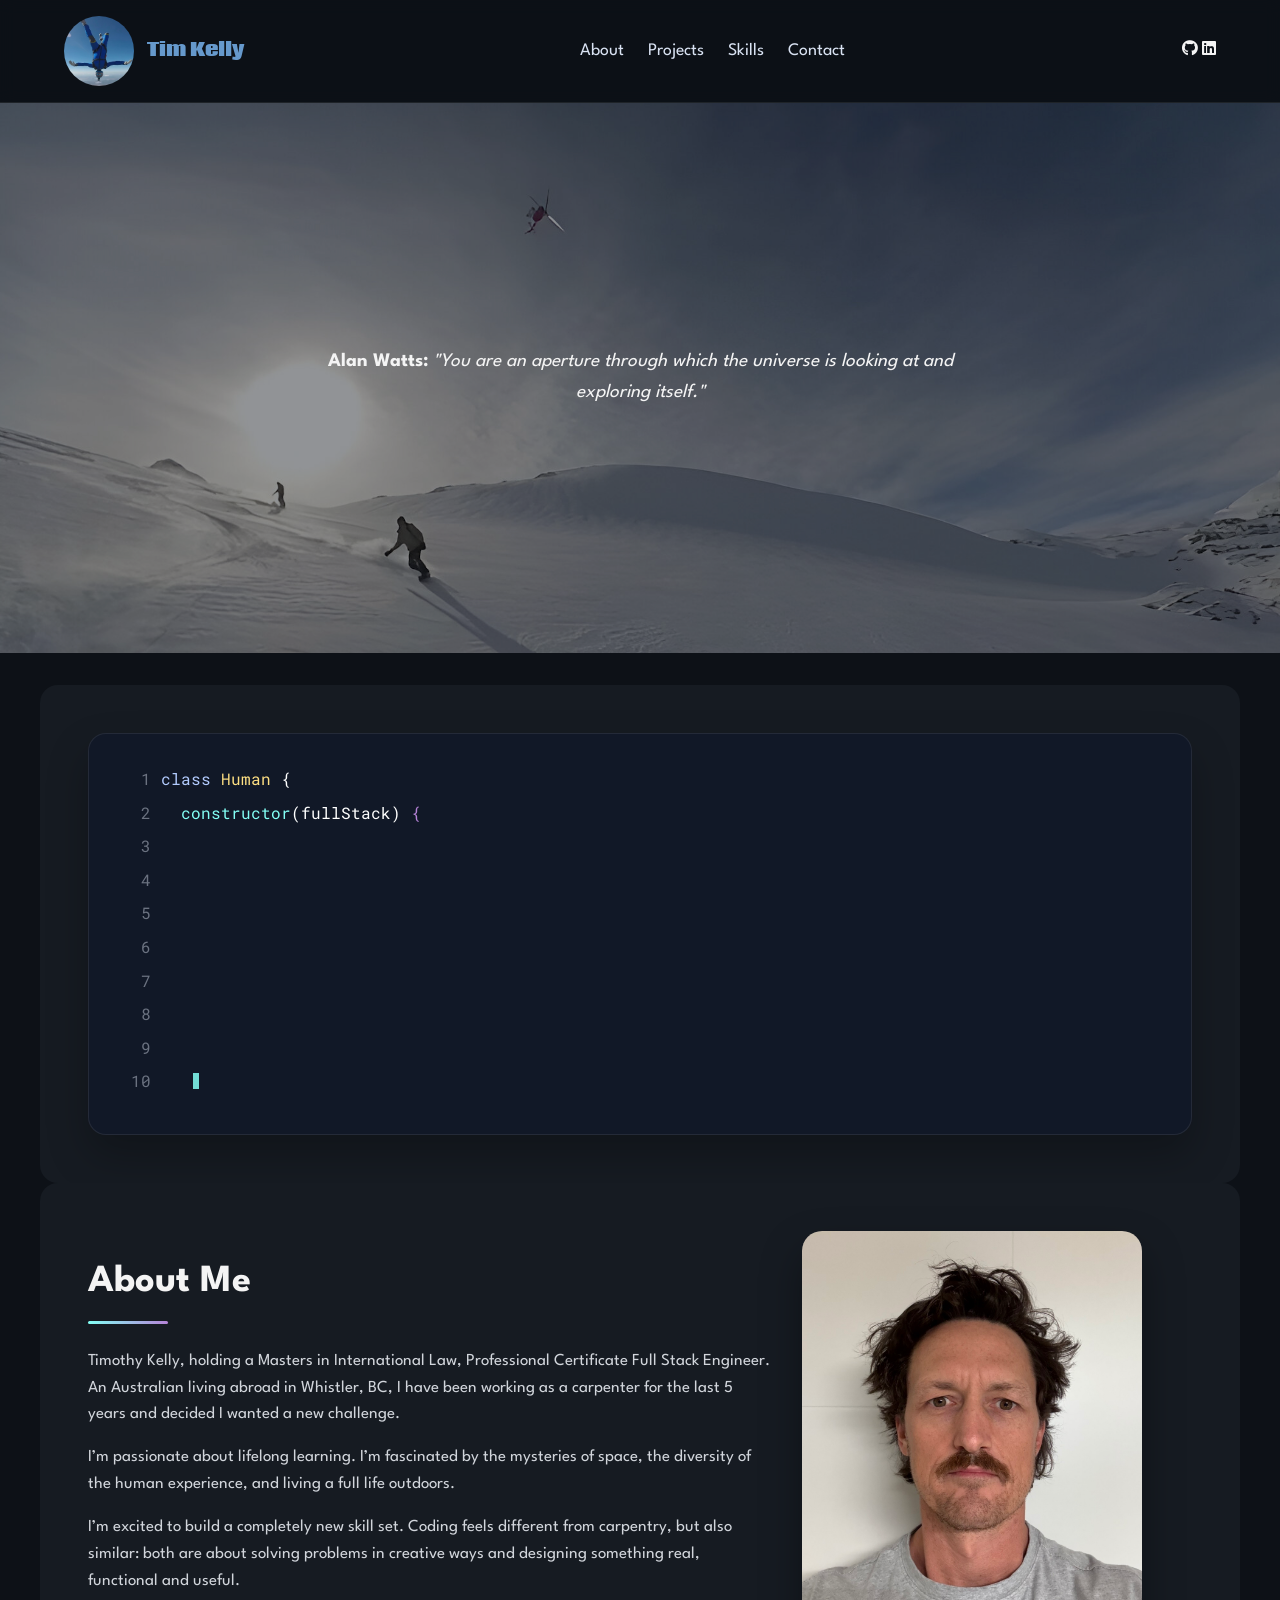
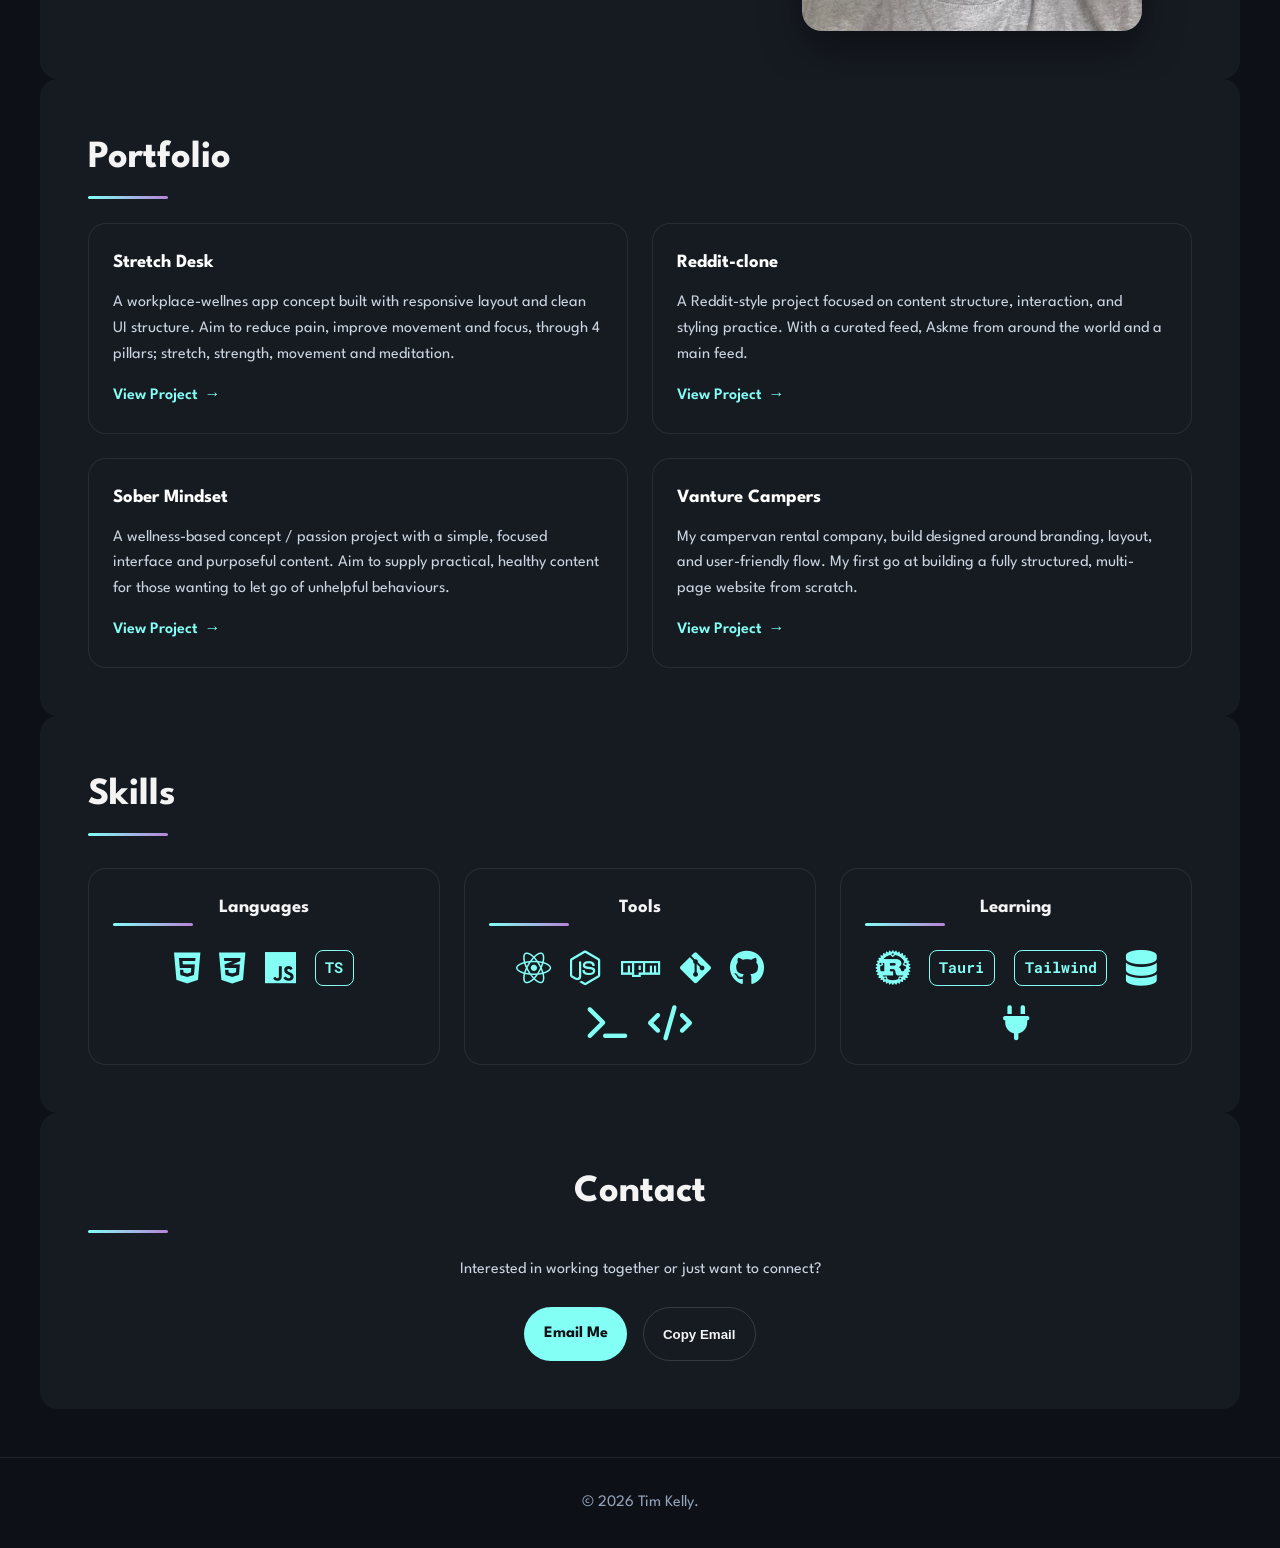
==== index.html @ 14720f16 "name rechange and .gitignore added" ====
<!DOCTYPE html>
<html lang="en">
<head>
  <meta charset="UTF-8" />
  <meta name="viewport" content="width=device-width, initial-scale=1.0" />

  <link rel="stylesheet" href="resources/css/portfolio.css" />
  <link rel="stylesheet" href="https://cdnjs.cloudflare.com/ajax/libs/font-awesome/6.5.0/css/all.min.css" />
  <link rel="preconnect" href="https://fonts.googleapis.com" />
  <link rel="preconnect" href="https://fonts.gstatic.com" crossorigin />
  <link href="https://fonts.googleapis.com/css2?family=Coda:wght@400;800&family=League+Spartan:wght@100..900&family=Roboto+Mono:ital,wght@0,100..700;1,100..700&display=swap" rel="stylesheet" />

  <title>Tim Kelly | Portfolio</title>
</head>
<body>

  <header>
    <nav class="navbar">
      <div class="tklogo">
        <img src="resources/images/tk-fly.jpeg" alt="tksONE logo" width="70" height="70" />
        <h3 class="tklogo-title">Tim Kelly</h3>
      </div>

      <div class="nav-links">
        <ul>
          <li><a href="#about">About</a></li>
          <li><a href="#portfolio">Projects</a></li>
          <li><a href="#skills">Skills</a></li>
          <li><a href="#contact">Contact</a></li>
        </ul>
      </div>

      <div class="nav-socials">
        <a href="https://github.com/teeksONE" target="_blank" rel="noopener noreferrer" aria-label="GitHub">
          <i class="fab fa-github"></i>
        </a>
        <a href="https://linkedin.com/in/yourprofile" target="_blank" rel="noopener noreferrer" aria-label="LinkedIn">
          <i class="fab fa-linkedin"></i>
        </a>
      </div>
    </nav>
  </header>

  <main id="home">

    <section class="inspo-quote">
      <img src="resources/images/moonscape.png" alt="Inspiration quote background" width="100%" height="550" />
      <p>
        <strong>Alan Watts:</strong>
        <i>"You are an aperture through which the universe is looking at and exploring itself."</i>
      </p>
    </section>

    <section class="java-factory fade-up">
      <div class="javaaboutme">

        <p>
          <span class="line-number">1</span>
          <span class="code">
            <span class="code-blue">class</span> <span class="code-yellow">Human</span> <span class="code-white">{</span>
          </span>
        </p>

        <p>
          <span class="line-number">2</span>
          <span class="code indent-1">
            <span class="code-cyan">constructor</span><span class="code-white">(fullStack)</span> <span class="code-purple">{</span>
          </span>
        </p>

        <p>
          <span class="line-number">3</span>
          <span class="code indent-2">
            <span class="code-cyan">_name</span> <span class="code-white">:</span> <span class="code-yellow">'Tim Kelly'</span>,
          </span>
        </p>

        <p>
          <span class="line-number">4</span>
          <span class="code indent-2">
            <span class="code-cyan">_age</span> <span class="code-white">:</span> <span class="code-orange">40</span>,
          </span>
        </p>

        <p>
          <span class="line-number">5</span>
          <span class="code indent-2">
            <span class="code-cyan">_location</span> <span class="code-white">:</span> <span class="code-yellow">'Whistler, BC'</span>,
          </span>
        </p>

        <p>
          <span class="line-number">6</span>
          <span class="code indent-2">
            <span class="code-cyan">_hobbies</span> <span class="code-white">:</span>
            <span class="code-purple">[</span>
            <span class="code-yellow">'Snowboarding', 'Skiing', 'Surfing', 'Photography'</span>
            <span class="code-purple">]</span>,
          </span>
        </p>

        <p>
          <span class="line-number">7</span>
          <span class="code indent-2">
            <span class="code-cyan">_daysUntil100</span> <span class="code-white">:</span> <span id="days-left"></span>,
          </span>
        </p>

        <p>
          <span class="line-number">8</span>
          <span class="code indent-2">
            <span class="code-cyan">_daysCoding</span> <span class="code-white">:</span> <span id="days-coding"></span>
          </span>
        </p>

        <p>
          <span class="line-number">9</span>
          <span class="code indent-1">
            <span class="code-purple">}</span>
          </span>
        </p>

        <p>
          <span class="line-number">10</span>
          <span class="code">
            <span class="code-white">};</span>
          </span>
        </p>

      </div>
    </section>

    <section id="about" class="about-section fade-up">
      <div id="aboutme-container">
        <div class="aboutme">
          <div class="aboutme-text">
            <div class="aboutme-title">
              <h2>About Me</h2>
              <div class="line"></div>
            </div>

            <p class="aboutme-blurb">
              Timothy Kelly, holding a Masters in International Law, Professional Certificate Full Stack Engineer.
              An Australian living abroad in Whistler, BC, I have been working as a carpenter for the last 5 years and decided
              I wanted a new challenge.
            </p>

            <p class="aboutme-blurb">
              I’m passionate about lifelong learning. I’m fascinated by the mysteries of space, the diversity of the human
              experience, and living a full life outdoors.
            </p>

            <p class="aboutme-blurb">
              I’m excited to build a completely new skill set. Coding feels different from carpentry, but also similar:
              both are about solving problems in creative ways and designing something real, functional and useful.
            </p>
          </div>

          <div class="aboutme-image">
            <img src="resources/images/head.jpg" alt="Portrait of Tim Kelly" width="300" height="400" />
          </div>
        </div>
      </div>
    </section>

    <section id="portfolio" class="portfolio-container fade-up">
      <div class="portfolio-title">
        <h2>Portfolio</h2>
        <div class="line"></div>
      </div>

      <div class="portfolio-projects">
        <article class="project-card">
          <h3>Stretch Desk</h3>
          <p>A workplace-wellnes app concept built with responsive layout and clean UI structure. Aim to reduce pain, improve movement
            and focus, through 4 pillars; stretch, strength, movement and meditation.
          </p>
          <a href="https://github.com/teeksONE/stretch-desk" target="_blank" rel="noopener noreferrer">View Project <span class="arrow">&rarr;</span></a>
        </article>

        <article class="project-card">
          <h3>Reddit-clone</h3>
          <p>A Reddit-style project focused on content structure, interaction, and styling practice. With a curated feed,
            Askme from around the world and a main feed.</p>
          <a href="https://github.com/teeksONE/sub-creddit-app" target="_blank" rel="noopener noreferrer">View Project <span class="arrow">&rarr;</span></a>
        </article>

        <article class="project-card">
          <h3>Sober Mindset</h3>
          <p>A wellness-based concept / passion project with a simple, focused interface and purposeful content. Aim to supply practical, healthy content
            for those wanting to let go of unhelpful behaviours.
          </p>
          <a href="https://github.com/teeksONE/Sober-Mindset" target="_blank" rel="noopener noreferrer">View Project <span class="arrow">&rarr;</span></a>
        </article>

        <article class="project-card">
          <h3>Vanture Campers</h3>
          <p>My campervan rental company, build designed around branding, layout, and user-friendly flow. My first go at building
            a fully structured, multi-page website from scratch.
          </p>
          <a href="https://github.com/teeksONE/vanture-campers" target="_blank" rel="noopener noreferrer">View Project <span class="arrow">&rarr;</span></a>
        </article>
      </div>
    </section>

    <section id="skills" class="skills-container fade-up">
      <div class="skills-title">
        <h2>Skills</h2>
        <div class="line"></div>
      </div>

      <div class="skills-grid">
        <div class="skills-box">
          <h3>Languages</h3>
          <div class="line"></div>
          <div class="icon-row">
            <i class="fab fa-html5" title="HTML5"></i>
            <i class="fab fa-css3-alt" title="CSS3"></i>
            <i class="fab fa-js" title="JavaScript"></i>
            <span class="text-badge" title="TypeScript">TS</span>
          </div>
        </div>

        <div class="skills-box">
          <h3>Tools</h3>
          <div class="line"></div>
          <div class="icon-row">
            <i class="fab fa-react" title="React"></i>
            <i class="fab fa-node-js" title="Node.js"></i>
            <i class="fab fa-npm" title="npm"></i>
            <i class="fab fa-git-alt" title="Git"></i>
            <i class="fab fa-github" title="GitHub"></i>
            <i class="fas fa-terminal" title="Terminal"></i>
            <i class="fas fa-code" title="VS Code"></i>
          </div>
        </div>

        <div class="skills-box">
          <h3>Learning</h3>
          <div class="line"></div>
          <div class="icon-row">
            <i class="fab fa-rust" title="Rust"></i>
            <span class="text-badge" title="Tauri">Tauri</span>
            <span class="text-badge" title="Tailwind CSS">Tailwind</span>
            <i class="fas fa-database" title="SQL / Databases"></i>
            <i class="fas fa-plug" title="REST APIs"></i>
          </div>
        </div>
      </div>
    </section>

    <section id="contact" class="contact-section fade-up">
      <h2>Contact</h2>
      <div class="line"></div>
      <p>Interested in working together or just want to connect?</p>
      <div class="contact-buttons">
        <a class="contact-btn" href="mailto:teeksone.bne@gmail.com">Email Me</a>
        <button class="contact-btn secondary" data-copy-email="teeksone.bne@gmail.com">Copy Email</button>
      </div>
    </section>

  </main>

  <footer class="footer">
    <p>© 2026 Tim Kelly.</p>
  </footer>

  <script src="resources/js/portfolio.js"></script>
</body>
</html>
---- resources/css/portfolio.css ----
* {
    box-sizing: border-box;
    margin: 0;
    padding: 0;
  }
  
  html {
    scroll-behavior: smooth;
  }
  
  body {
    background: #0d1117;
    color: #f4f4f4;
    font-family: "League Spartan", sans-serif;
    line-height: 1.6;
  }

  section {
    margin-bottom: 2rem;
  }
  
  img {
    display: block;
    max-width: 100%;
  }
  
  a {
    text-decoration: none;
    color: inherit;
  }
  
  ul {
    list-style: none;
  }
  
  header {
    position: sticky;
    top: 0;
    z-index: 1000;
    background: rgba(13, 17, 23, 0.92);
    backdrop-filter: blur(8px);
    border-bottom: 1px solid rgba(255,255,255,0.08);
  }
  
  .navbar {
    max-width: 1200px;
    margin: 0 auto;
    padding: 1rem 1.5rem;
    display: flex;
    justify-content: space-between;
    align-items: center;
  }
  
  .tklogo {
    display: flex;
    align-items: center;
    gap: 0.8rem;
  }
  
  .tklogo img {
    border-radius: 50%;
    object-fit: cover;
  }
  
  .tklogo-title {
    font-family: "Coda", system-ui;
    color: #69c;
  }
  
  .tklogo-left {
    color: #b3ccff;
    font-size: 1.3rem;
  }
  
  .nav-links ul {
    display: flex;
    gap: 1.5rem;
  }
  
  .nav-links a {
    color: #d9e2f2;
    transition: color 0.25s ease;
    font-size: 1.1rem;
  }
  
  .nav-links a:hover,
  .nav-links a.active {
    color: #83fff5;
  }
  
  .inspo-quote {
    position:  relative;
    text-align: center;
  }
  
  .inspo-quote img {
    object-fit: cover;
    opacity: 0.55;
  }
  
  .inspo-quote p {
    position: absolute;
    top: 50%;
    left: 50%;
    transform: translate(-50%, -50%);
    font-size: 1.2rem;
  }
  
  .java-factory,
  .about-section,
  .portfolio-container,
  .skills-container,
  .contact-section {
    max-width: 1200px;
    margin: 0 auto;
    background: #161b22;
    border-radius: 18px;
    padding: 3rem 3rem;
  }
  
  .javaaboutme {
    font-family: "Roboto Mono", monospace;
    background: #111827;
    border: 1px solid rgba(255,255,255,0.08);
    border-radius: 18px;
    padding: 2rem;
    box-shadow: 0 20px 40px rgba(0,0,0,0.25);
    overflow-x: auto;
  }
  
  .javaaboutme p {
    display: grid;
    grid-template-columns: 40px 1fr;
    align-items: start;
    user-select: none;
    margin-bottom: 0.5rem;
  }
  
  .line-number {
    color: #6b7280;
    text-align: right;
    padding-right: 10px;
    user-select: none;
  }

  .code {
    display: block;
  }

  .indent-1 {
    padding-left: 20px;
  }

  .indent-2 {
    padding-left: 40px;
  }
  
  .code-blue { color: #b3ccff; }
  .code-cyan { color: #83fff5; }
  .code-orange { color: #ff8973; }
  .code-yellow { color: #ffe083; }
  .code-purple { color: #b583d7; }
  .code-white { color: #ffffff; }

  .tw-char {
    opacity: 0;
  }

  .tw-char.tw-visible {
    opacity: 1;
    transition: opacity 0.05s ease-in;
  }

  .tw-cursor {
    display: inline-block;
    width: 0.55ch;
    height: 1em;
    margin-left: 2px;
    vertical-align: -2px;
    background: #83fff5;
    opacity: 0.85;
  }

  .tw-cursor.tw-blink {
    animation: tw-blink 1s step-end infinite;
  }

  @keyframes tw-blink {
    0%, 50% { opacity: 0.85; }
    50.01%, 100% { opacity: 0; }
  }
  
  .aboutme {
    display: grid;
    grid-template-columns: 1.4fr 0.8fr;
    gap: 2rem;
    align-items: center;
  }
  
  .aboutme-title h2,
  .portfolio-title h2,
  .skills-title h2,
  .contact-section h2 {
    font-size: 2.4rem;
    margin-bottom: 0.5rem;
  }
  
  .aboutme-blurb {
    margin-bottom: 1rem;
    color: #d1d5db;
    font-size: 1.05rem;
  }
  
  .aboutme-image img {
    border-radius: 20px;
    object-fit: cover;
    width: 100%;
    max-width: 340px;
    box-shadow: 0 20px 40px rgba(0,0,0,0.35);
  }
  
  .line {
    width: 80px;
    height: 3px;
    background: linear-gradient(to right, #83fff5, #b583d7);
    border-radius: 999px;
    margin-bottom: 1.5rem;
  }
  
  .portfolio-projects {
    display: grid;
    grid-template-columns: repeat(2, 1fr);
    gap: 1.5rem;
  }
  
  .project-card {
    position: relative;
    background: #161b22;
    border: 1px solid rgba(255,255,255,0.08);
    border-radius: 18px;
    padding: 1.5rem;
    transition: transform 0.3s ease, border-color 0.3s ease, box-shadow 0.3s ease, background 0.3s ease;
  }

  .project-card::before {
    content: "";
    position: absolute;
    inset: 0;
    border-radius: 18px;
    padding: 1px;
    background: linear-gradient(135deg, #83fff5, #b583d7);
    -webkit-mask: linear-gradient(#000 0 0) content-box, linear-gradient(#000 0 0);
    -webkit-mask-composite: xor;
            mask-composite: exclude;
    opacity: 0;
    transition: opacity 0.3s ease;
    pointer-events: none;
  }

  .project-card:hover {
    transform: translateY(-6px);
    border-color: transparent;
    background: #1a212c;
    box-shadow: 0 18px 40px rgba(131, 255, 245, 0.18), 0 6px 16px rgba(181, 131, 215, 0.12);
  }

  .project-card:hover::before {
    opacity: 1;
  }

  .project-card h3 {
    margin-bottom: 0.75rem;
    color: #ffffff;
    transition: color 0.3s ease;
  }

  .project-card:hover h3 {
    color: #83fff5;
  }

  .project-card p {
    color: #cbd5e1;
    margin-bottom: 1rem;
  }

  .project-card a {
    color: #83fff5;
    font-weight: 600;
    display: inline-flex;
    align-items: center;
    gap: 0.4rem;
  }

  .project-card a .arrow {
    display: inline-block;
    transition: transform 0.3s ease;
  }

  .project-card:hover a .arrow {
    transform: translateX(6px);
  }
  
  .skills-grid {
    display: grid;
    grid-template-columns: repeat(3, 1fr);
    gap: 1.5rem;
    margin-top: 2rem;
  }
  
  .skills-box {
    background: #161b22;
    border: 1px solid rgba(255,255,255,0.08);
    border-radius: 18px;
    padding: 1.5rem;
    text-align: center;
  }
  
  .icon-row {
    display: flex;
    justify-content: center;
    flex-wrap: wrap;
    gap: 1.2rem;
    margin-top: 1rem;
  }
  
  .icon-row i {
    font-size: 2.2rem;
    color: #83fff5;
    transition: transform 0.2s ease, color 0.2s ease;
  }

  .icon-row i:hover {
    transform: scale(1.12);
    color: #ffe083;
  }

  .text-badge {
    display: inline-flex;
    align-items: center;
    justify-content: center;
    min-width: 2.4rem;
    height: 2.2rem;
    padding: 0 0.6rem;
    border: 1.5px solid #83fff5;
    border-radius: 8px;
    color: #83fff5;
    font-family: "Roboto Mono", monospace;
    font-size: 0.95rem;
    font-weight: 700;
    line-height: 1;
    transition: transform 0.2s ease, color 0.2s ease, border-color 0.2s ease;
    cursor: default;
  }

  .text-badge:hover {
    transform: scale(1.12);
    color: #ffe083;
    border-color: #ffe083;
  }
  
  .contact-section {
    text-align: center;
  }
  
  .contact-section p {
    color: #cbd5e1;
    margin-bottom: 1.5rem;
  }
  
  .contact-buttons {
    display: flex;
    justify-content: center;
    gap: 1rem;
    flex-wrap: wrap;
  }
  
  .contact-btn {
    padding: 0.9rem 1.2rem;
    border-radius: 999px;
    background: #83fff5;
    color: #0d1117;
    font-weight: 700;
    border: none;
    cursor: pointer;
  }
  
  .contact-btn.secondary {
    background: transparent;
    color: #f4f4f4;
    border: 1px solid rgba(255,255,255,0.14);
    transition: background 0.2s ease, color 0.2s ease, border-color 0.2s ease;
  }

  .contact-btn.copied {
    background: #83fff5;
    color: #0d1117;
    border-color: #83fff5;
  }
  
  .footer {
    text-align: center;
    padding: 2rem 1rem;
    color: #94a3b8;
    border-top: 1px solid rgba(255,255,255,0.08);
    margin-top: 3rem;
  }
  
  .fade-up {
    opacity: 1;
    transform: none;
  }

  .fade-up.animate {
    opacity: 0;
    transform: translateY(24px)
  }
  
  .fade-up.animate.visible {
    opacity: 1;
    transform: translateY(0);
    transition: opacity 0.7s ease, transform 0.7s ease;
  }
  
  @media (max-width: 900px) {
    .aboutme,
    .portfolio-projects,
    .skills-grid {
      grid-template-columns: 1fr;
    }
  
    .navbar {
      flex-direction: column;
      gap: 1rem;
    }
  
    .nav-links ul {
      flex-wrap: wrap;
      justify-content: center;
    }
  
    .inspo-quote p {
      margin-top: -3.5rem;
    }
  }
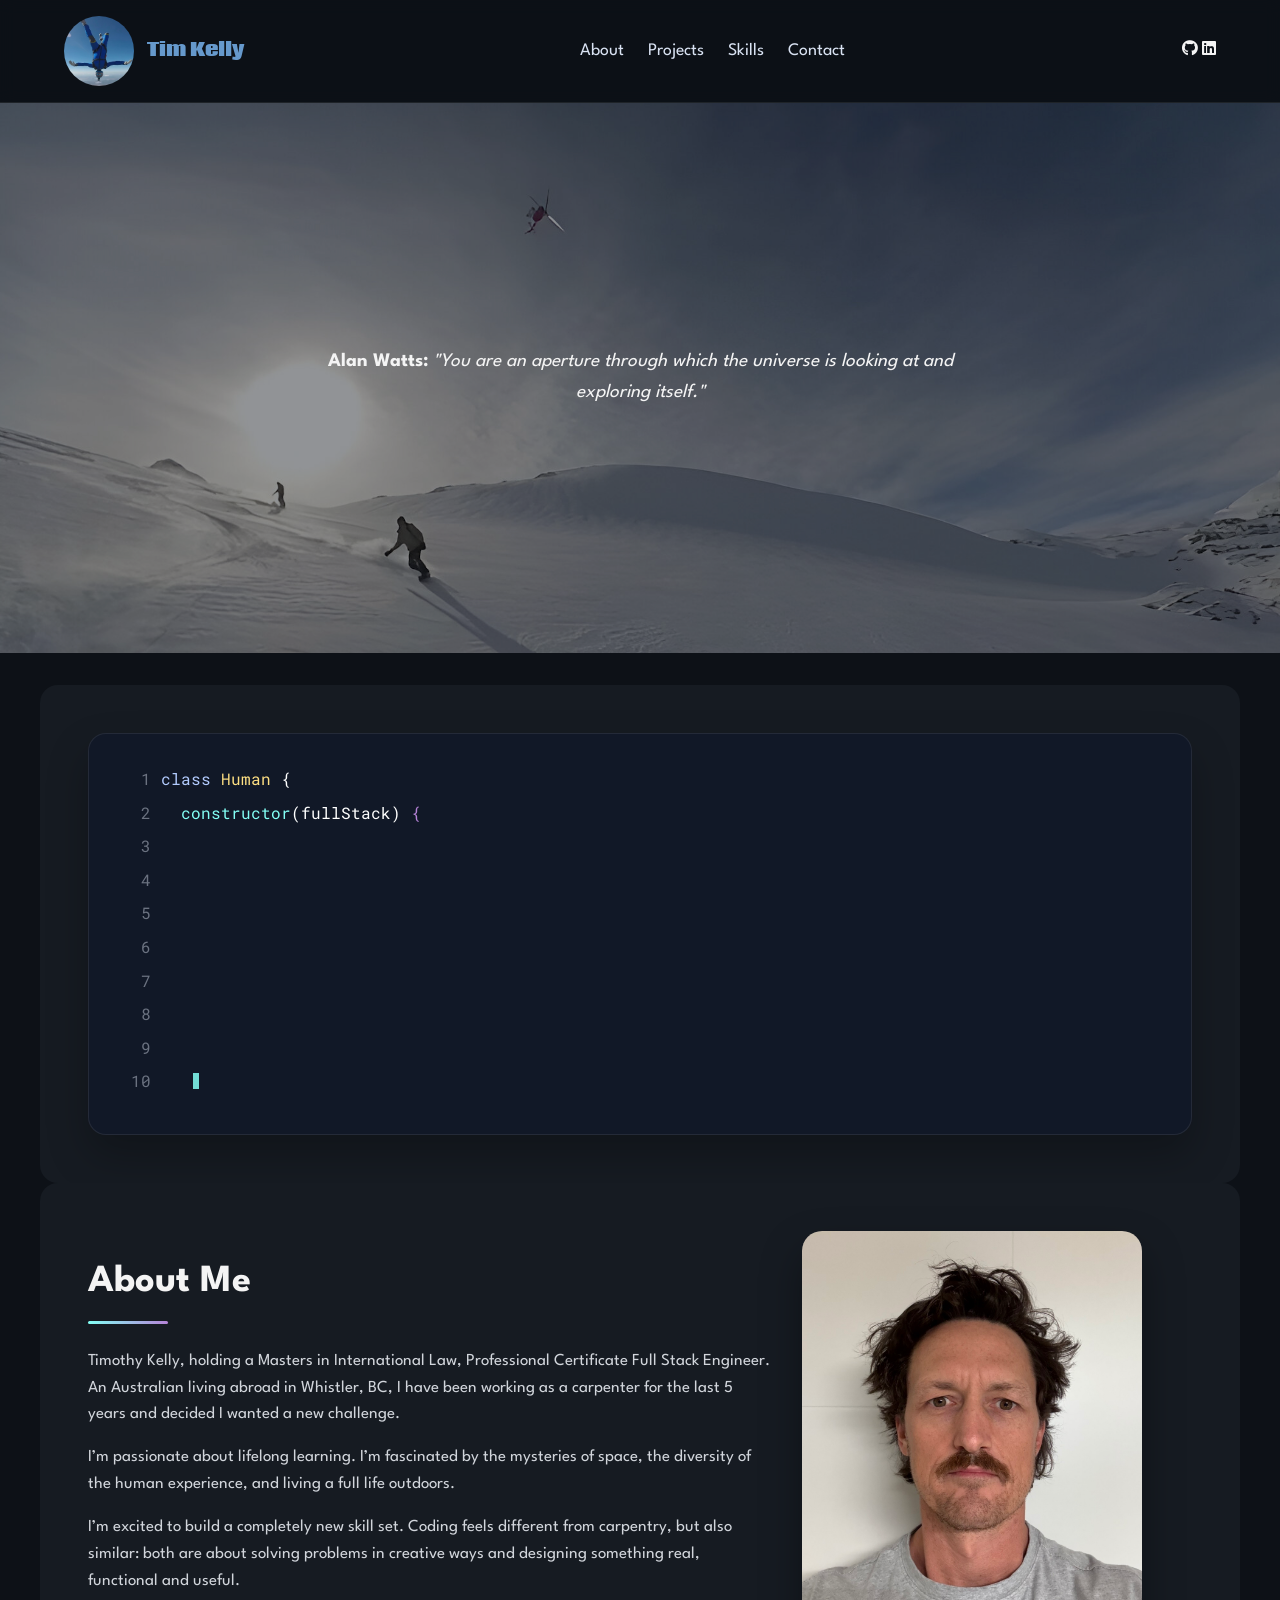
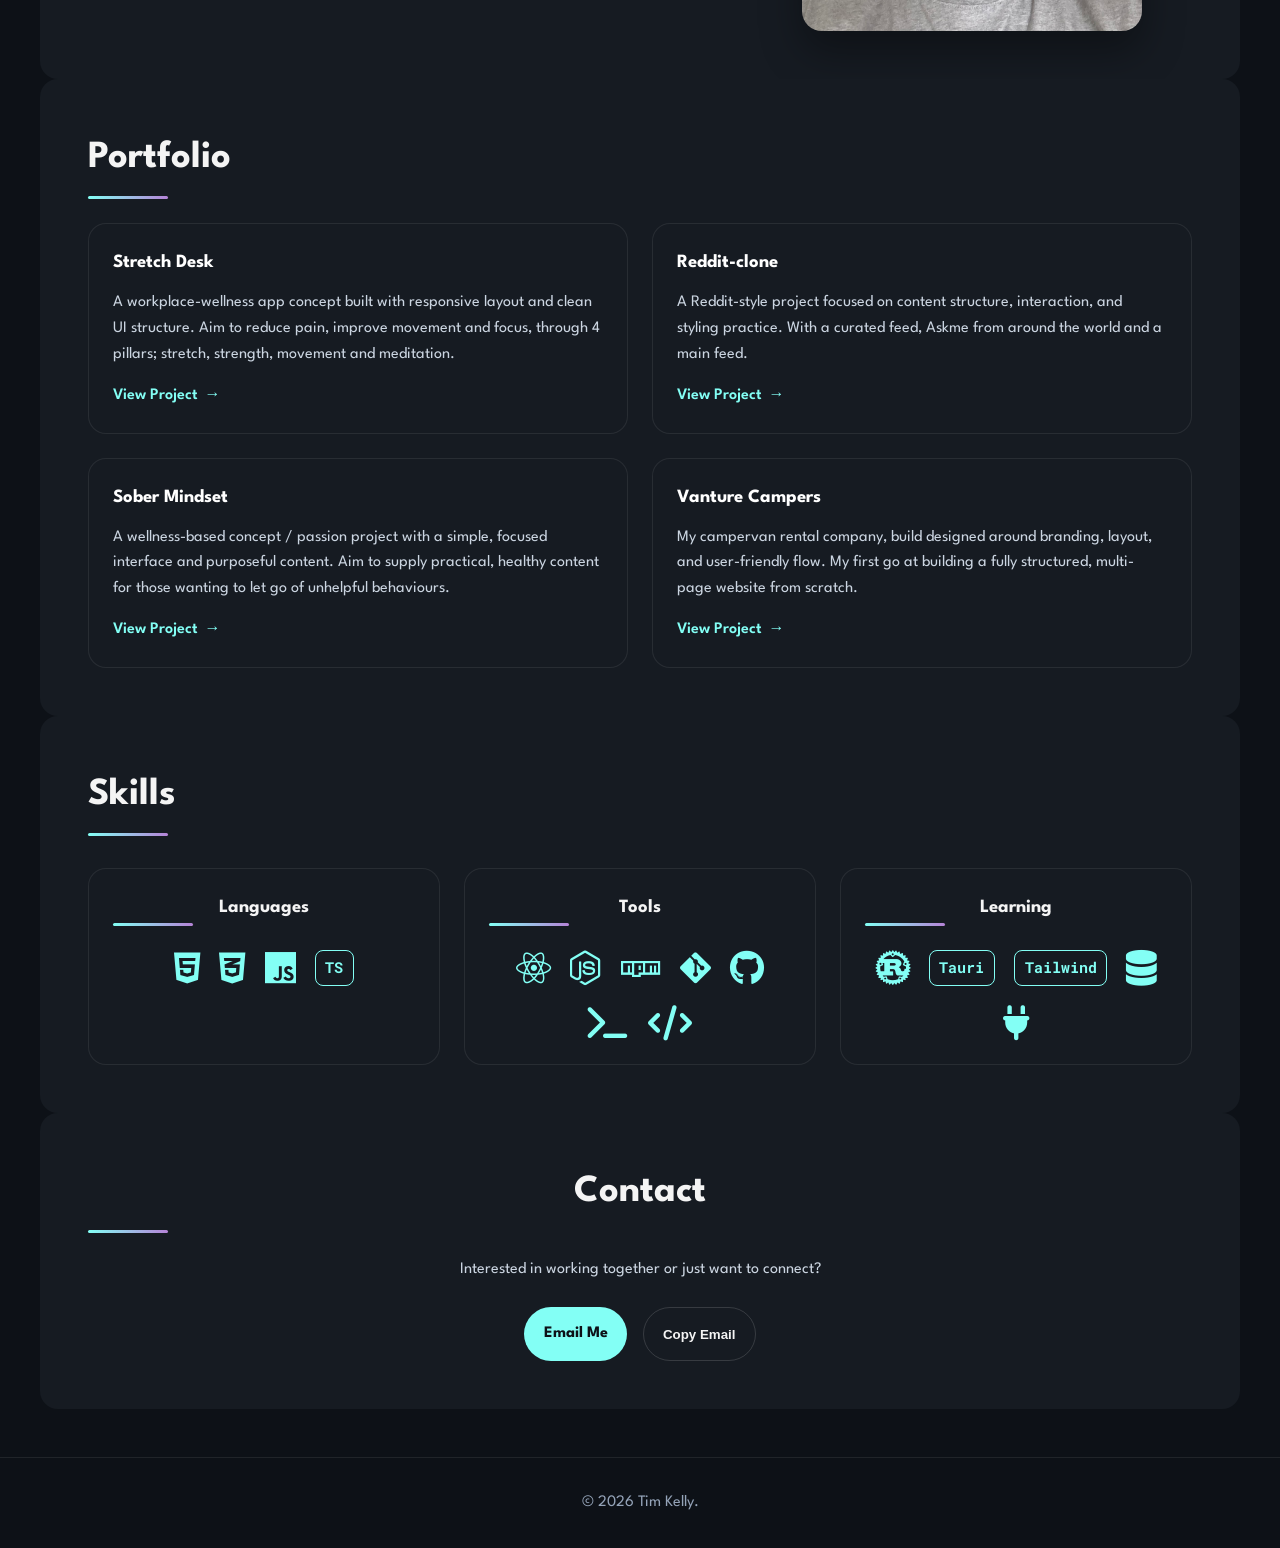
==== commit 43aabb52: "submit changes" ====
--- a/index.html
+++ b/index.html
@@ -11,6 +11,17 @@
   <link href="https://fonts.googleapis.com/css2?family=Coda:wght@400;800&family=League+Spartan:wght@100..900&family=Roboto+Mono:ital,wght@0,100..700;1,100..700&display=swap" rel="stylesheet" />
 
   <title>Tim Kelly | Portfolio</title>
+
+<meta name="description" content="Tim Kelly — Australian full-stack developer based in Whistler, BC. Building React, TypeScript and Tauri projects. Carpenter turned coder." />
+
+<meta property="og:title" content="Tim Kelly | Portfolio" />
+<meta property="og:description" content="Australian full-stack developer based in Whistler, BC. Building React, TypeScript and Tauri projects." />
+<meta property="og:image" content="https://teeksone.github.io/Portfolio-Project/resources/images/head.jpg" />
+<meta property="og:url" content="https://teeksone.github.io/Portfolio-Project/" />
+<meta property="og:type" content="website" />
+<meta name="twitter:card" content="summary_large_image" />
+<link rel="icon" type="image/jpeg" href="resources/images/tk-fly.jpeg" />
+
 </head>
 <body>
 
@@ -34,7 +45,7 @@
         <a href="https://github.com/teeksONE" target="_blank" rel="noopener noreferrer" aria-label="GitHub">
           <i class="fab fa-github"></i>
         </a>
-        <a href="https://linkedin.com/in/yourprofile" target="_blank" rel="noopener noreferrer" aria-label="LinkedIn">
+        <a href="https://www.linkedin.com/in/tim-kelly-299476282/" target="_blank" rel="noopener noreferrer" aria-label="LinkedIn">
           <i class="fab fa-linkedin"></i>
         </a>
       </div>
@@ -71,45 +82,45 @@
         <p>
           <span class="line-number">3</span>
           <span class="code indent-2">
-            <span class="code-cyan">_name</span> <span class="code-white">:</span> <span class="code-yellow">'Tim Kelly'</span>,
+            <span class="code-cyan">_name</span> <span class="code-white">=</span> <span class="code-yellow">'Tim Kelly'</span>;
           </span>
         </p>
 
         <p>
           <span class="line-number">4</span>
           <span class="code indent-2">
-            <span class="code-cyan">_age</span> <span class="code-white">:</span> <span class="code-orange">40</span>,
+            <span class="code-cyan">_age</span> <span class="code-white">=</span> <span class="code-orange">40</span>;
           </span>
         </p>
 
         <p>
           <span class="line-number">5</span>
           <span class="code indent-2">
-            <span class="code-cyan">_location</span> <span class="code-white">:</span> <span class="code-yellow">'Whistler, BC'</span>,
+            <span class="code-cyan">_location</span> <span class="code-white">=</span> <span class="code-yellow">'Whistler, BC'</span>;
           </span>
         </p>
 
         <p>
           <span class="line-number">6</span>
           <span class="code indent-2">
-            <span class="code-cyan">_hobbies</span> <span class="code-white">:</span>
+            <span class="code-cyan">_hobbies</span> <span class="code-white">=</span>
             <span class="code-purple">[</span>
             <span class="code-yellow">'Snowboarding', 'Skiing', 'Surfing', 'Photography'</span>
-            <span class="code-purple">]</span>,
+            <span class="code-purple">]</span>;
           </span>
         </p>
 
         <p>
           <span class="line-number">7</span>
           <span class="code indent-2">
-            <span class="code-cyan">_daysUntil100</span> <span class="code-white">:</span> <span id="days-left"></span>,
+            <span class="code-cyan">_daysUntil100</span> <span class="code-white">=</span> <span id="days-left"></span>;
           </span>
         </p>
 
         <p>
           <span class="line-number">8</span>
           <span class="code indent-2">
-            <span class="code-cyan">_daysCoding</span> <span class="code-white">:</span> <span id="days-coding"></span>
+            <span class="code-cyan">_daysCoding</span> <span class="code-white">=</span> <span id="days-coding"></span>;
           </span>
         </p>
 
@@ -172,7 +183,7 @@
       <div class="portfolio-projects">
         <article class="project-card">
           <h3>Stretch Desk</h3>
-          <p>A workplace-wellnes app concept built with responsive layout and clean UI structure. Aim to reduce pain, improve movement
+          <p>A workplace-wellness app concept built with responsive layout and clean UI structure. Aim to reduce pain, improve movement
             and focus, through 4 pillars; stretch, strength, movement and meditation.
           </p>
           <a href="https://github.com/teeksONE/stretch-desk" target="_blank" rel="noopener noreferrer">View Project <span class="arrow">&rarr;</span></a>
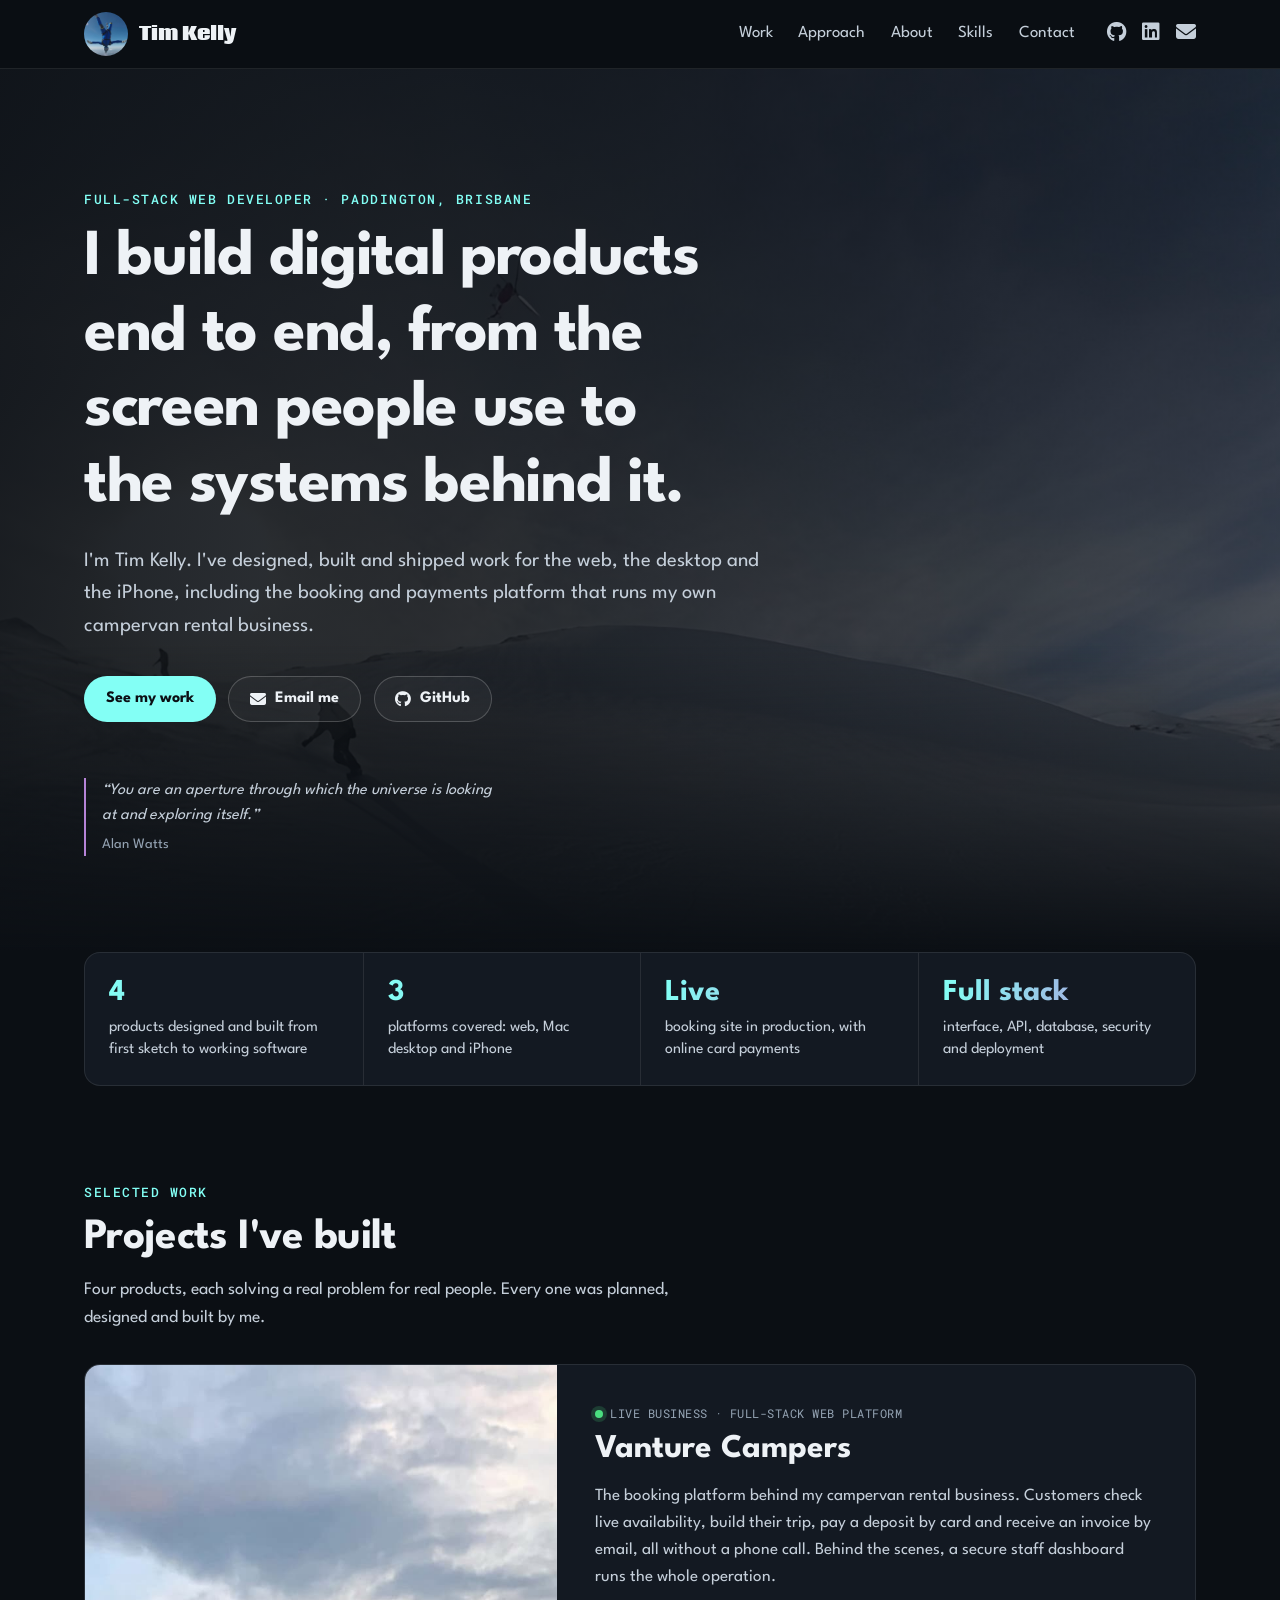
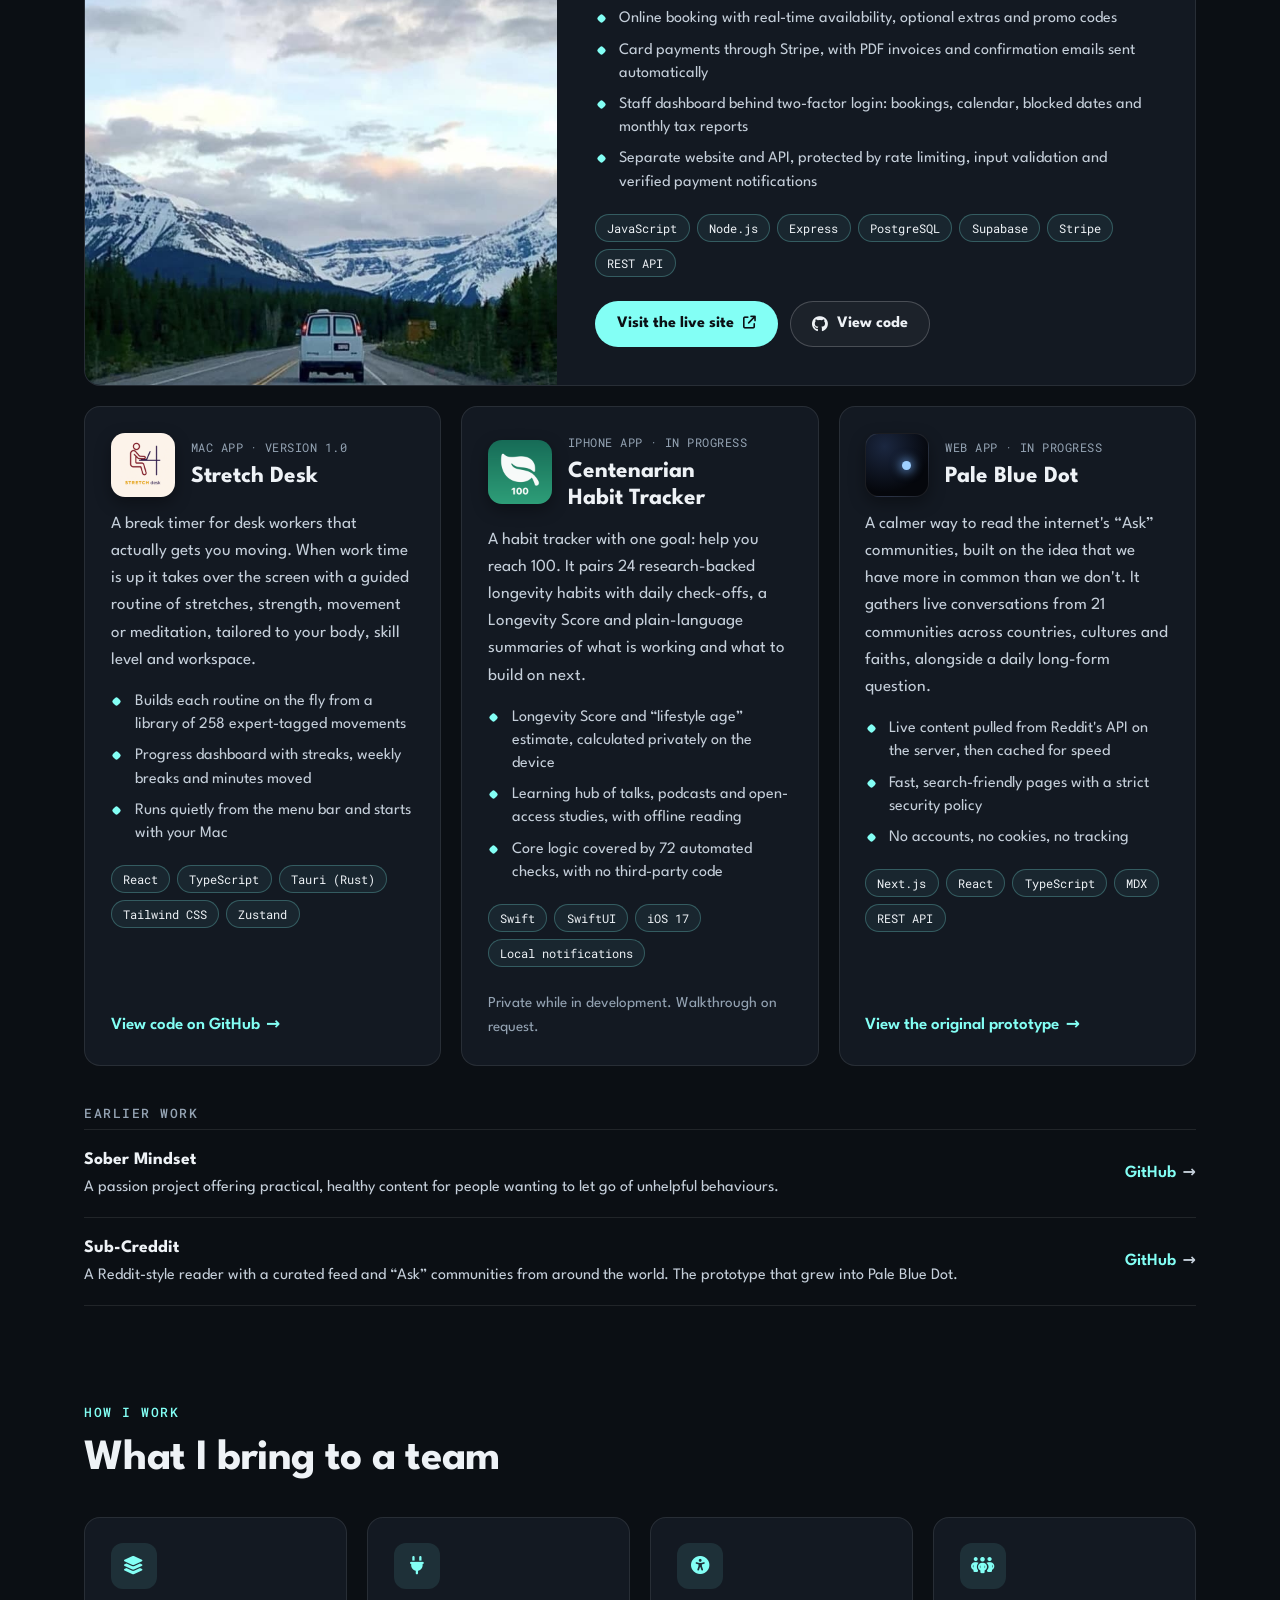
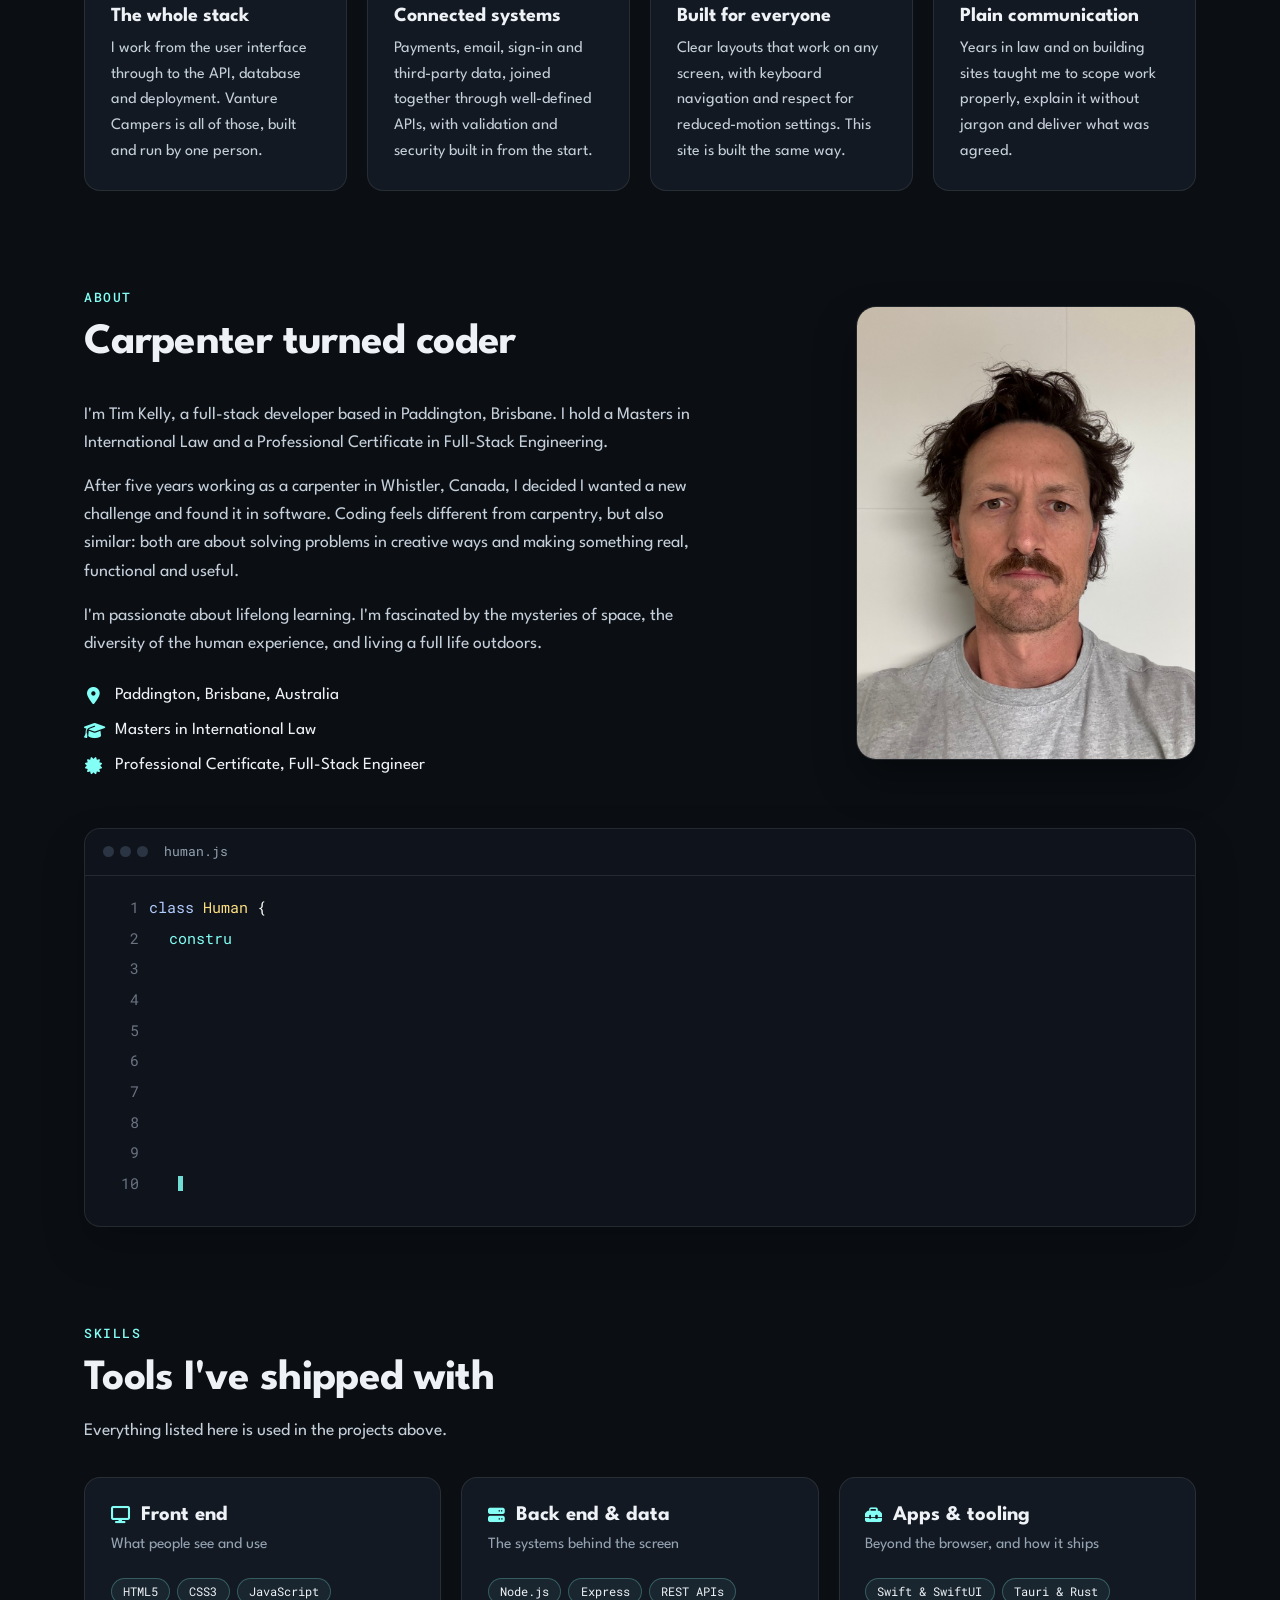
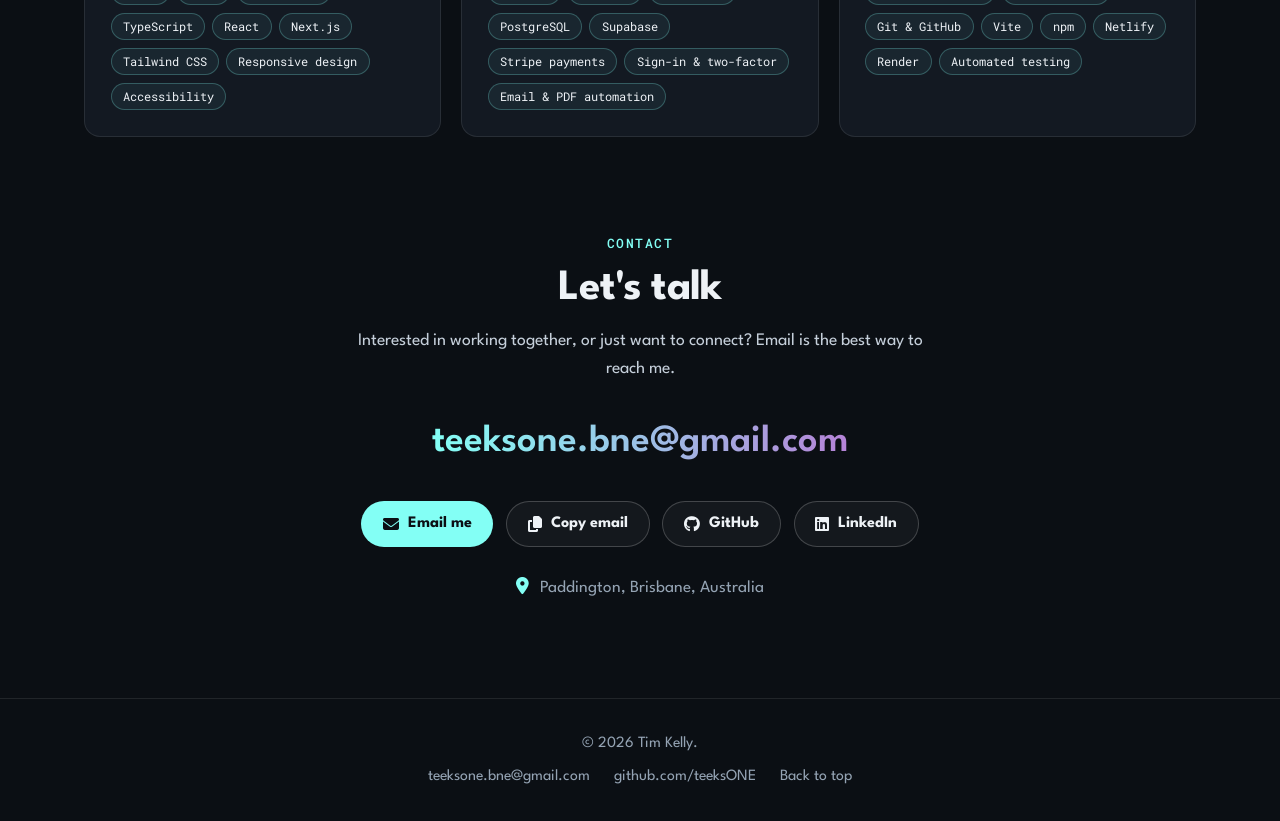
==== commit b09b25c9: "Redesign portfolio around featured projects Lead with Vanture Campers, Stretch Desk, Centenarian Hab" ====
--- a/index.html
+++ b/index.html
@@ -4,276 +4,506 @@
   <meta charset="UTF-8" />
   <meta name="viewport" content="width=device-width, initial-scale=1.0" />
 
-  <link rel="stylesheet" href="resources/css/portfolio.css" />
-  <link rel="stylesheet" href="https://cdnjs.cloudflare.com/ajax/libs/font-awesome/6.5.0/css/all.min.css" />
+  <title>Tim Kelly | Full-Stack Web Developer</title>
+  <meta name="description" content="Tim Kelly is a full-stack web developer based in Paddington, Brisbane. He builds web, desktop and mobile products end to end, from the interface to the API and database behind it." />
+
+  <meta property="og:title" content="Tim Kelly | Full-Stack Web Developer" />
+  <meta property="og:description" content="Full-stack web developer based in Paddington, Brisbane. Web, desktop and mobile products built end to end." />
+  <meta property="og:image" content="https://teeksone.github.io/Portfolio-Project/resources/images/head.jpg" />
+  <meta property="og:url" content="https://teeksone.github.io/Portfolio-Project/" />
+  <meta property="og:type" content="website" />
+  <meta name="twitter:card" content="summary_large_image" />
+  <meta name="theme-color" content="#0b0f14" />
+  <link rel="icon" type="image/jpeg" href="resources/images/tk-fly.jpeg" />
+
   <link rel="preconnect" href="https://fonts.googleapis.com" />
   <link rel="preconnect" href="https://fonts.gstatic.com" crossorigin />
   <link href="https://fonts.googleapis.com/css2?family=Coda:wght@400;800&family=League+Spartan:wght@100..900&family=Roboto+Mono:ital,wght@0,100..700;1,100..700&display=swap" rel="stylesheet" />
-
-  <title>Tim Kelly | Portfolio</title>
-
-<meta name="description" content="Tim Kelly — Australian full-stack developer based in Whistler, BC. Building React, TypeScript and Tauri projects. Carpenter turned coder." />
-
-<meta property="og:title" content="Tim Kelly | Portfolio" />
-<meta property="og:description" content="Australian full-stack developer based in Whistler, BC. Building React, TypeScript and Tauri projects." />
-<meta property="og:image" content="https://teeksone.github.io/Portfolio-Project/resources/images/head.jpg" />
-<meta property="og:url" content="https://teeksone.github.io/Portfolio-Project/" />
-<meta property="og:type" content="website" />
-<meta name="twitter:card" content="summary_large_image" />
-<link rel="icon" type="image/jpeg" href="resources/images/tk-fly.jpeg" />
-
+  <link rel="stylesheet" href="https://cdnjs.cloudflare.com/ajax/libs/font-awesome/6.5.0/css/all.min.css" />
+  <link rel="stylesheet" href="resources/css/portfolio.css" />
 </head>
 <body>
 
-  <header>
-    <nav class="navbar">
-      <div class="tklogo">
-        <img src="resources/images/tk-fly.jpeg" alt="tksONE logo" width="70" height="70" />
-        <h3 class="tklogo-title">Tim Kelly</h3>
-      </div>
-
-      <div class="nav-links">
-        <ul>
+  <a class="skip-link" href="#main">Skip to main content</a>
+
+  <header class="site-header">
+    <nav class="navbar" aria-label="Main">
+      <a class="tklogo" href="#top" aria-label="Tim Kelly, back to top">
+        <img src="resources/images/tk-fly.jpeg" alt="" width="44" height="44" />
+        <span class="tklogo-title">Tim Kelly</span>
+      </a>
+
+      <button class="nav-toggle" type="button" aria-expanded="false" aria-controls="nav-menu" aria-label="Open menu">
+        <i class="fas fa-bars" aria-hidden="true"></i>
+      </button>
+
+      <div class="nav-menu" id="nav-menu">
+        <ul class="nav-links">
+          <li><a href="#work">Work</a></li>
+          <li><a href="#approach">Approach</a></li>
           <li><a href="#about">About</a></li>
-          <li><a href="#portfolio">Projects</a></li>
           <li><a href="#skills">Skills</a></li>
           <li><a href="#contact">Contact</a></li>
         </ul>
-      </div>
-
-      <div class="nav-socials">
-        <a href="https://github.com/teeksONE" target="_blank" rel="noopener noreferrer" aria-label="GitHub">
-          <i class="fab fa-github"></i>
-        </a>
-        <a href="https://www.linkedin.com/in/tim-kelly-299476282/" target="_blank" rel="noopener noreferrer" aria-label="LinkedIn">
-          <i class="fab fa-linkedin"></i>
-        </a>
+
+        <div class="nav-socials">
+          <a href="https://github.com/teeksONE" target="_blank" rel="noopener noreferrer" aria-label="Tim Kelly on GitHub">
+            <i class="fab fa-github" aria-hidden="true"></i>
+          </a>
+          <a href="https://www.linkedin.com/in/tim-kelly-299476282/" target="_blank" rel="noopener noreferrer" aria-label="Tim Kelly on LinkedIn">
+            <i class="fab fa-linkedin" aria-hidden="true"></i>
+          </a>
+          <a href="mailto:teeksone.bne@gmail.com" aria-label="Email Tim Kelly">
+            <i class="fas fa-envelope" aria-hidden="true"></i>
+          </a>
+        </div>
       </div>
     </nav>
   </header>
 
-  <main id="home">
-
-    <section class="inspo-quote">
-      <img src="resources/images/moonscape.png" alt="Inspiration quote background" width="100%" height="550" />
-      <p>
-        <strong>Alan Watts:</strong>
-        <i>"You are an aperture through which the universe is looking at and exploring itself."</i>
-      </p>
-    </section>
-
-    <section class="java-factory fade-up">
-      <div class="javaaboutme">
-
-        <p>
-          <span class="line-number">1</span>
-          <span class="code">
-            <span class="code-blue">class</span> <span class="code-yellow">Human</span> <span class="code-white">{</span>
-          </span>
+  <main id="main">
+
+    <section class="hero" id="top">
+      <img class="hero-bg" src="resources/images/hero.jpg" alt="" width="1920" height="1000" />
+      <div class="hero-inner">
+        <p class="eyebrow">Full-Stack Web Developer <span aria-hidden="true">·</span> Paddington, Brisbane</p>
+        <h1>I build digital products end to end, from the screen people use to the systems behind it.</h1>
+        <p class="hero-lede">
+          I'm Tim Kelly. I've designed, built and shipped work for the web, the desktop and the iPhone,
+          including the booking and payments platform that runs my own campervan rental business.
         </p>
-
-        <p>
-          <span class="line-number">2</span>
-          <span class="code indent-1">
-            <span class="code-cyan">constructor</span><span class="code-white">(fullStack)</span> <span class="code-purple">{</span>
-          </span>
+        <div class="hero-actions">
+          <a class="btn btn-primary" href="#work">See my work</a>
+          <a class="btn btn-ghost" href="mailto:teeksone.bne@gmail.com"><i class="fas fa-envelope" aria-hidden="true"></i> Email me</a>
+          <a class="btn btn-ghost" href="https://github.com/teeksONE" target="_blank" rel="noopener noreferrer"><i class="fab fa-github" aria-hidden="true"></i> GitHub</a>
+        </div>
+        <blockquote class="hero-quote">
+          <p>“You are an aperture through which the universe is looking at and exploring itself.”</p>
+          <cite>Alan Watts</cite>
+        </blockquote>
+      </div>
+    </section>
+
+    <section class="highlights" aria-label="At a glance">
+      <ul class="highlights-grid">
+        <li>
+          <strong>4</strong>
+          <span>products designed and built from first sketch to working software</span>
+        </li>
+        <li>
+          <strong>3</strong>
+          <span>platforms covered: web, Mac desktop and iPhone</span>
+        </li>
+        <li>
+          <strong>Live</strong>
+          <span>booking site in production, with online card payments</span>
+        </li>
+        <li>
+          <strong>Full stack</strong>
+          <span>interface, API, database, security and deployment</span>
+        </li>
+      </ul>
+    </section>
+
+    <section id="work" class="section fade-up">
+      <div class="section-head">
+        <p class="eyebrow">Selected work</p>
+        <h2>Projects I've built</h2>
+        <p class="section-intro">
+          Four products, each solving a real problem for real people. Every one was planned, designed and built by me.
         </p>
-
-        <p>
-          <span class="line-number">3</span>
-          <span class="code indent-2">
-            <span class="code-cyan">_name</span> <span class="code-white">=</span> <span class="code-yellow">'Tim Kelly'</span>;
-          </span>
-        </p>
-
-        <p>
-          <span class="line-number">4</span>
-          <span class="code indent-2">
-            <span class="code-cyan">_age</span> <span class="code-white">=</span> <span class="code-orange">40</span>;
-          </span>
-        </p>
-
-        <p>
-          <span class="line-number">5</span>
-          <span class="code indent-2">
-            <span class="code-cyan">_location</span> <span class="code-white">=</span> <span class="code-yellow">'Whistler, BC'</span>;
-          </span>
-        </p>
-
-        <p>
-          <span class="line-number">6</span>
-          <span class="code indent-2">
-            <span class="code-cyan">_hobbies</span> <span class="code-white">=</span>
-            <span class="code-purple">[</span>
-            <span class="code-yellow">'Snowboarding', 'Skiing', 'Surfing', 'Photography'</span>
-            <span class="code-purple">]</span>;
-          </span>
-        </p>
-
-        <p>
-          <span class="line-number">7</span>
-          <span class="code indent-2">
-            <span class="code-cyan">_daysUntil100</span> <span class="code-white">=</span> <span id="days-left"></span>;
-          </span>
-        </p>
-
-        <p>
-          <span class="line-number">8</span>
-          <span class="code indent-2">
-            <span class="code-cyan">_daysCoding</span> <span class="code-white">=</span> <span id="days-coding"></span>;
-          </span>
-        </p>
-
-        <p>
-          <span class="line-number">9</span>
-          <span class="code indent-1">
-            <span class="code-purple">}</span>
-          </span>
-        </p>
-
-        <p>
-          <span class="line-number">10</span>
-          <span class="code">
-            <span class="code-white">};</span>
-          </span>
-        </p>
-
-      </div>
-    </section>
-
-    <section id="about" class="about-section fade-up">
-      <div id="aboutme-container">
-        <div class="aboutme">
-          <div class="aboutme-text">
-            <div class="aboutme-title">
-              <h2>About Me</h2>
-              <div class="line"></div>
+      </div>
+
+      <article class="feature-card">
+        <div class="feature-media">
+          <img src="resources/images/projects/vanture-campers.jpg" alt="A Vanture Campers van driving towards snow-capped mountains" width="998" height="948" loading="lazy" />
+        </div>
+        <div class="feature-body">
+          <p class="project-status"><span class="status-dot" aria-hidden="true"></span>Live business <span aria-hidden="true">·</span> Full-stack web platform</p>
+          <h3>Vanture Campers</h3>
+          <p class="project-summary">
+            The booking platform behind my campervan rental business. Customers check live availability,
+            build their trip, pay a deposit by card and receive an invoice by email, all without a phone call.
+            Behind the scenes, a secure staff dashboard runs the whole operation.
+          </p>
+          <ul class="project-points">
+            <li>Online booking with real-time availability, optional extras and promo codes</li>
+            <li>Card payments through Stripe, with PDF invoices and confirmation emails sent automatically</li>
+            <li>Staff dashboard behind two-factor login: bookings, calendar, blocked dates and monthly tax reports</li>
+            <li>Separate website and API, protected by rate limiting, input validation and verified payment notifications</li>
+          </ul>
+          <ul class="tech-list" aria-label="Technology used">
+            <li>JavaScript</li>
+            <li>Node.js</li>
+            <li>Express</li>
+            <li>PostgreSQL</li>
+            <li>Supabase</li>
+            <li>Stripe</li>
+            <li>REST API</li>
+          </ul>
+          <div class="project-links">
+            <a class="btn btn-primary" href="https://vanturecampers.com/" target="_blank" rel="noopener noreferrer">Visit the live site <i class="fas fa-arrow-up-right-from-square" aria-hidden="true"></i></a>
+            <a class="btn btn-ghost" href="https://github.com/teeksONE/vanture-campers" target="_blank" rel="noopener noreferrer"><i class="fab fa-github" aria-hidden="true"></i> View code</a>
+          </div>
+        </div>
+      </article>
+
+      <div class="project-grid">
+
+        <article class="project-card">
+          <div class="project-card-head">
+            <img class="project-icon" src="resources/images/projects/stretch-desk.png" alt="" width="64" height="64" loading="lazy" />
+            <div>
+              <p class="project-status">Mac app <span aria-hidden="true">·</span> Version 1.0</p>
+              <h3>Stretch Desk</h3>
             </div>
-
-            <p class="aboutme-blurb">
-              Timothy Kelly, holding a Masters in International Law, Professional Certificate Full Stack Engineer.
-              An Australian living abroad in Whistler, BC, I have been working as a carpenter for the last 5 years and decided
-              I wanted a new challenge.
-            </p>
-
-            <p class="aboutme-blurb">
-              I’m passionate about lifelong learning. I’m fascinated by the mysteries of space, the diversity of the human
-              experience, and living a full life outdoors.
-            </p>
-
-            <p class="aboutme-blurb">
-              I’m excited to build a completely new skill set. Coding feels different from carpentry, but also similar:
-              both are about solving problems in creative ways and designing something real, functional and useful.
-            </p>
-          </div>
-
-          <div class="aboutme-image">
-            <img src="resources/images/head.jpg" alt="Portrait of Tim Kelly" width="300" height="400" />
-          </div>
-        </div>
-      </div>
-    </section>
-
-    <section id="portfolio" class="portfolio-container fade-up">
-      <div class="portfolio-title">
-        <h2>Portfolio</h2>
-        <div class="line"></div>
-      </div>
-
-      <div class="portfolio-projects">
+          </div>
+          <p class="project-summary">
+            A break timer for desk workers that actually gets you moving. When work time is up it takes over
+            the screen with a guided routine of stretches, strength, movement or meditation, tailored to your
+            body, skill level and workspace.
+          </p>
+          <ul class="project-points">
+            <li>Builds each routine on the fly from a library of 258 expert-tagged movements</li>
+            <li>Progress dashboard with streaks, weekly breaks and minutes moved</li>
+            <li>Runs quietly from the menu bar and starts with your Mac</li>
+          </ul>
+          <ul class="tech-list" aria-label="Technology used">
+            <li>React</li>
+            <li>TypeScript</li>
+            <li>Tauri (Rust)</li>
+            <li>Tailwind CSS</li>
+            <li>Zustand</li>
+          </ul>
+          <div class="project-links">
+            <a class="text-link" href="https://github.com/teeksONE/stretch-desk" target="_blank" rel="noopener noreferrer">View code on GitHub <span class="arrow" aria-hidden="true">&rarr;</span></a>
+          </div>
+        </article>
+
         <article class="project-card">
-          <h3>Stretch Desk</h3>
-          <p>A workplace-wellness app concept built with responsive layout and clean UI structure. Aim to reduce pain, improve movement
-            and focus, through 4 pillars; stretch, strength, movement and meditation.
-          </p>
-          <a href="https://github.com/teeksONE/stretch-desk" target="_blank" rel="noopener noreferrer">View Project <span class="arrow">&rarr;</span></a>
+          <div class="project-card-head">
+            <img class="project-icon" src="resources/images/projects/centenarian.png" alt="" width="64" height="64" loading="lazy" />
+            <div>
+              <p class="project-status">iPhone app <span aria-hidden="true">·</span> In progress</p>
+              <h3>Centenarian Habit Tracker</h3>
+            </div>
+          </div>
+          <p class="project-summary">
+            A habit tracker with one goal: help you reach 100. It pairs 24 research-backed longevity habits
+            with daily check-offs, a Longevity Score and plain-language summaries of what is working and
+            what to build on next.
+          </p>
+          <ul class="project-points">
+            <li>Longevity Score and “lifestyle age” estimate, calculated privately on the device</li>
+            <li>Learning hub of talks, podcasts and open-access studies, with offline reading</li>
+            <li>Core logic covered by 72 automated checks, with no third-party code</li>
+          </ul>
+          <ul class="tech-list" aria-label="Technology used">
+            <li>Swift</li>
+            <li>SwiftUI</li>
+            <li>iOS 17</li>
+            <li>Local notifications</li>
+          </ul>
+          <div class="project-links">
+            <span class="project-note">Private while in development. Walkthrough on request.</span>
+          </div>
         </article>
 
         <article class="project-card">
-          <h3>Reddit-clone</h3>
-          <p>A Reddit-style project focused on content structure, interaction, and styling practice. With a curated feed,
-            Askme from around the world and a main feed.</p>
-          <a href="https://github.com/teeksONE/sub-creddit-app" target="_blank" rel="noopener noreferrer">View Project <span class="arrow">&rarr;</span></a>
+          <div class="project-card-head">
+            <div class="project-icon project-icon-dot" aria-hidden="true"></div>
+            <div>
+              <p class="project-status">Web app <span aria-hidden="true">·</span> In progress</p>
+              <h3>Pale Blue Dot</h3>
+            </div>
+          </div>
+          <p class="project-summary">
+            A calmer way to read the internet's “Ask” communities, built on the idea that we have more in
+            common than we don't. It gathers live conversations from 21 communities across countries,
+            cultures and faiths, alongside a daily long-form question.
+          </p>
+          <ul class="project-points">
+            <li>Live content pulled from Reddit's API on the server, then cached for speed</li>
+            <li>Fast, search-friendly pages with a strict security policy</li>
+            <li>No accounts, no cookies, no tracking</li>
+          </ul>
+          <ul class="tech-list" aria-label="Technology used">
+            <li>Next.js</li>
+            <li>React</li>
+            <li>TypeScript</li>
+            <li>MDX</li>
+            <li>REST API</li>
+          </ul>
+          <div class="project-links">
+            <a class="text-link" href="https://github.com/teeksONE/sub-creddit-app" target="_blank" rel="noopener noreferrer">View the original prototype <span class="arrow" aria-hidden="true">&rarr;</span></a>
+          </div>
         </article>
 
-        <article class="project-card">
-          <h3>Sober Mindset</h3>
-          <p>A wellness-based concept / passion project with a simple, focused interface and purposeful content. Aim to supply practical, healthy content
-            for those wanting to let go of unhelpful behaviours.
-          </p>
-          <a href="https://github.com/teeksONE/Sober-Mindset" target="_blank" rel="noopener noreferrer">View Project <span class="arrow">&rarr;</span></a>
-        </article>
-
-        <article class="project-card">
-          <h3>Vanture Campers</h3>
-          <p>My campervan rental company, build designed around branding, layout, and user-friendly flow. My first go at building
-            a fully structured, multi-page website from scratch.
-          </p>
-          <a href="https://github.com/teeksONE/vanture-campers" target="_blank" rel="noopener noreferrer">View Project <span class="arrow">&rarr;</span></a>
-        </article>
-      </div>
-    </section>
-
-    <section id="skills" class="skills-container fade-up">
-      <div class="skills-title">
-        <h2>Skills</h2>
-        <div class="line"></div>
+      </div>
+
+      <div class="earlier-work">
+        <h3>Earlier work</h3>
+        <ul>
+          <li>
+            <div>
+              <strong>Sober Mindset</strong>
+              <span>A passion project offering practical, healthy content for people wanting to let go of unhelpful behaviours.</span>
+            </div>
+            <a class="text-link" href="https://github.com/teeksONE/Sober-Mindset" target="_blank" rel="noopener noreferrer" aria-label="Sober Mindset on GitHub">GitHub <span class="arrow" aria-hidden="true">&rarr;</span></a>
+          </li>
+          <li>
+            <div>
+              <strong>Sub-Creddit</strong>
+              <span>A Reddit-style reader with a curated feed and “Ask” communities from around the world. The prototype that grew into Pale Blue Dot.</span>
+            </div>
+            <a class="text-link" href="https://github.com/teeksONE/sub-creddit-app" target="_blank" rel="noopener noreferrer" aria-label="Sub-Creddit on GitHub">GitHub <span class="arrow" aria-hidden="true">&rarr;</span></a>
+          </li>
+        </ul>
+      </div>
+    </section>
+
+    <section id="approach" class="section fade-up">
+      <div class="section-head">
+        <p class="eyebrow">How I work</p>
+        <h2>What I bring to a team</h2>
+      </div>
+
+      <div class="approach-grid">
+        <div class="approach-card">
+          <i class="fas fa-layer-group" aria-hidden="true"></i>
+          <h3>The whole stack</h3>
+          <p>
+            I work from the user interface through to the API, database and deployment.
+            Vanture Campers is all of those, built and run by one person.
+          </p>
+        </div>
+        <div class="approach-card">
+          <i class="fas fa-plug" aria-hidden="true"></i>
+          <h3>Connected systems</h3>
+          <p>
+            Payments, email, sign-in and third-party data, joined together through well-defined APIs,
+            with validation and security built in from the start.
+          </p>
+        </div>
+        <div class="approach-card">
+          <i class="fas fa-universal-access" aria-hidden="true"></i>
+          <h3>Built for everyone</h3>
+          <p>
+            Clear layouts that work on any screen, with keyboard navigation and respect for
+            reduced-motion settings. This site is built the same way.
+          </p>
+        </div>
+        <div class="approach-card">
+          <i class="fas fa-people-group" aria-hidden="true"></i>
+          <h3>Plain communication</h3>
+          <p>
+            Years in law and on building sites taught me to scope work properly, explain it
+            without jargon and deliver what was agreed.
+          </p>
+        </div>
+      </div>
+    </section>
+
+    <section id="about" class="section fade-up">
+      <div class="aboutme">
+        <div class="aboutme-text">
+          <div class="section-head">
+            <p class="eyebrow">About</p>
+            <h2>Carpenter turned coder</h2>
+          </div>
+
+          <p class="aboutme-blurb">
+            I'm Tim Kelly, a full-stack developer based in Paddington, Brisbane. I hold a Masters in
+            International Law and a Professional Certificate in Full-Stack Engineering.
+          </p>
+
+          <p class="aboutme-blurb">
+            After five years working as a carpenter in Whistler, Canada, I decided I wanted a new
+            challenge and found it in software. Coding feels different from carpentry, but also similar:
+            both are about solving problems in creative ways and making something real, functional and useful.
+          </p>
+
+          <p class="aboutme-blurb">
+            I'm passionate about lifelong learning. I'm fascinated by the mysteries of space, the diversity
+            of the human experience, and living a full life outdoors.
+          </p>
+
+          <ul class="fact-list">
+            <li><i class="fas fa-location-dot" aria-hidden="true"></i> Paddington, Brisbane, Australia</li>
+            <li><i class="fas fa-graduation-cap" aria-hidden="true"></i> Masters in International Law</li>
+            <li><i class="fas fa-certificate" aria-hidden="true"></i> Professional Certificate, Full-Stack Engineer</li>
+          </ul>
+        </div>
+
+        <div class="aboutme-image">
+          <img src="resources/images/head.jpg" alt="Portrait of Tim Kelly" width="300" height="400" loading="lazy" />
+        </div>
+      </div>
+
+      <div class="java-factory">
+        <div class="javaaboutme" role="img" aria-label="Tim Kelly written as a snippet of code: age, location, hobbies, days until 100 and days spent coding.">
+          <div class="code-bar" aria-hidden="true"><span></span><span></span><span></span><em>human.js</em></div>
+
+          <p>
+            <span class="line-number">1</span>
+            <span class="code">
+              <span class="code-blue">class</span> <span class="code-yellow">Human</span> <span class="code-white">{</span>
+            </span>
+          </p>
+
+          <p>
+            <span class="line-number">2</span>
+            <span class="code indent-1">
+              <span class="code-cyan">constructor</span><span class="code-white">(fullStack)</span> <span class="code-purple">{</span>
+            </span>
+          </p>
+
+          <p>
+            <span class="line-number">3</span>
+            <span class="code indent-2">
+              <span class="code-cyan">_name</span> <span class="code-white">=</span> <span class="code-yellow">'Tim Kelly'</span>;
+            </span>
+          </p>
+
+          <p>
+            <span class="line-number">4</span>
+            <span class="code indent-2">
+              <span class="code-cyan">_age</span> <span class="code-white">=</span> <span class="code-orange" id="age">41</span>;
+            </span>
+          </p>
+
+          <p>
+            <span class="line-number">5</span>
+            <span class="code indent-2">
+              <span class="code-cyan">_location</span> <span class="code-white">=</span> <span class="code-yellow">'Paddington, Brisbane'</span>;
+            </span>
+          </p>
+
+          <p>
+            <span class="line-number">6</span>
+            <span class="code indent-2">
+              <span class="code-cyan">_hobbies</span> <span class="code-white">=</span>
+              <span class="code-purple">[</span>
+              <span class="code-yellow">'Snowboarding', 'Skiing', 'Surfing', 'Photography'</span>
+              <span class="code-purple">]</span>;
+            </span>
+          </p>
+
+          <p>
+            <span class="line-number">7</span>
+            <span class="code indent-2">
+              <span class="code-cyan">_daysUntil100</span> <span class="code-white">=</span> <span class="code-orange" id="days-left"></span>;
+            </span>
+          </p>
+
+          <p>
+            <span class="line-number">8</span>
+            <span class="code indent-2">
+              <span class="code-cyan">_daysCoding</span> <span class="code-white">=</span> <span class="code-orange" id="days-coding"></span>;
+            </span>
+          </p>
+
+          <p>
+            <span class="line-number">9</span>
+            <span class="code indent-1">
+              <span class="code-purple">}</span>
+            </span>
+          </p>
+
+          <p>
+            <span class="line-number">10</span>
+            <span class="code">
+              <span class="code-white">};</span>
+            </span>
+          </p>
+
+        </div>
+      </div>
+    </section>
+
+    <section id="skills" class="section fade-up">
+      <div class="section-head">
+        <p class="eyebrow">Skills</p>
+        <h2>Tools I've shipped with</h2>
+        <p class="section-intro">Everything listed here is used in the projects above.</p>
       </div>
 
       <div class="skills-grid">
         <div class="skills-box">
-          <h3>Languages</h3>
-          <div class="line"></div>
-          <div class="icon-row">
-            <i class="fab fa-html5" title="HTML5"></i>
-            <i class="fab fa-css3-alt" title="CSS3"></i>
-            <i class="fab fa-js" title="JavaScript"></i>
-            <span class="text-badge" title="TypeScript">TS</span>
-          </div>
+          <h3><i class="fas fa-display" aria-hidden="true"></i> Front end</h3>
+          <p class="skills-plain">What people see and use</p>
+          <ul class="tech-list">
+            <li>HTML5</li>
+            <li>CSS3</li>
+            <li>JavaScript</li>
+            <li>TypeScript</li>
+            <li>React</li>
+            <li>Next.js</li>
+            <li>Tailwind CSS</li>
+            <li>Responsive design</li>
+            <li>Accessibility</li>
+          </ul>
         </div>
 
         <div class="skills-box">
-          <h3>Tools</h3>
-          <div class="line"></div>
-          <div class="icon-row">
-            <i class="fab fa-react" title="React"></i>
-            <i class="fab fa-node-js" title="Node.js"></i>
-            <i class="fab fa-npm" title="npm"></i>
-            <i class="fab fa-git-alt" title="Git"></i>
-            <i class="fab fa-github" title="GitHub"></i>
-            <i class="fas fa-terminal" title="Terminal"></i>
-            <i class="fas fa-code" title="VS Code"></i>
-          </div>
+          <h3><i class="fas fa-server" aria-hidden="true"></i> Back end &amp; data</h3>
+          <p class="skills-plain">The systems behind the screen</p>
+          <ul class="tech-list">
+            <li>Node.js</li>
+            <li>Express</li>
+            <li>REST APIs</li>
+            <li>PostgreSQL</li>
+            <li>Supabase</li>
+            <li>Stripe payments</li>
+            <li>Sign-in &amp; two-factor</li>
+            <li>Email &amp; PDF automation</li>
+          </ul>
         </div>
 
         <div class="skills-box">
-          <h3>Learning</h3>
-          <div class="line"></div>
-          <div class="icon-row">
-            <i class="fab fa-rust" title="Rust"></i>
-            <span class="text-badge" title="Tauri">Tauri</span>
-            <span class="text-badge" title="Tailwind CSS">Tailwind</span>
-            <i class="fas fa-database" title="SQL / Databases"></i>
-            <i class="fas fa-plug" title="REST APIs"></i>
-          </div>
-        </div>
-      </div>
-    </section>
-
-    <section id="contact" class="contact-section fade-up">
-      <h2>Contact</h2>
-      <div class="line"></div>
-      <p>Interested in working together or just want to connect?</p>
+          <h3><i class="fas fa-toolbox" aria-hidden="true"></i> Apps &amp; tooling</h3>
+          <p class="skills-plain">Beyond the browser, and how it ships</p>
+          <ul class="tech-list">
+            <li>Swift &amp; SwiftUI</li>
+            <li>Tauri &amp; Rust</li>
+            <li>Git &amp; GitHub</li>
+            <li>Vite</li>
+            <li>npm</li>
+            <li>Netlify</li>
+            <li>Render</li>
+            <li>Automated testing</li>
+          </ul>
+        </div>
+      </div>
+    </section>
+
+    <section id="contact" class="section contact-section fade-up">
+      <p class="eyebrow">Contact</p>
+      <h2>Let's talk</h2>
+      <p class="section-intro">Interested in working together, or just want to connect? Email is the best way to reach me.</p>
+
+      <a class="contact-email" href="mailto:teeksone.bne@gmail.com">teeksone.bne@gmail.com</a>
+
       <div class="contact-buttons">
-        <a class="contact-btn" href="mailto:teeksone.bne@gmail.com">Email Me</a>
-        <button class="contact-btn secondary" data-copy-email="teeksone.bne@gmail.com">Copy Email</button>
-      </div>
+        <a class="btn btn-primary" href="mailto:teeksone.bne@gmail.com"><i class="fas fa-envelope" aria-hidden="true"></i> Email me</a>
+        <button class="btn btn-ghost" type="button" data-copy-email="teeksone.bne@gmail.com"><i class="fas fa-copy" aria-hidden="true"></i> <span data-copy-label>Copy email</span></button>
+        <a class="btn btn-ghost" href="https://github.com/teeksONE" target="_blank" rel="noopener noreferrer"><i class="fab fa-github" aria-hidden="true"></i> GitHub</a>
+        <a class="btn btn-ghost" href="https://www.linkedin.com/in/tim-kelly-299476282/" target="_blank" rel="noopener noreferrer"><i class="fab fa-linkedin" aria-hidden="true"></i> LinkedIn</a>
+      </div>
+
+      <p class="contact-location"><i class="fas fa-location-dot" aria-hidden="true"></i> Paddington, Brisbane, Australia</p>
+      <p class="sr-only" aria-live="polite" id="copy-status"></p>
     </section>
 
   </main>
 
   <footer class="footer">
-    <p>© 2026 Tim Kelly.</p>
+    <p>© <span id="year">2026</span> Tim Kelly.</p>
+    <p class="footer-links">
+      <a href="mailto:teeksone.bne@gmail.com">teeksone.bne@gmail.com</a>
+      <a href="https://github.com/teeksONE" target="_blank" rel="noopener noreferrer">github.com/teeksONE</a>
+      <a href="#top">Back to top</a>
+    </p>
   </footer>
 
   <script src="resources/js/portfolio.js"></script>
--- a/resources/css/portfolio.css
+++ b/resources/css/portfolio.css
@@ -1,444 +1,1067 @@
+:root {
+  --bg: #0b0f14;
+  --surface: #131922;
+  --surface-2: #19212c;
+  --border: rgba(255, 255, 255, 0.09);
+  --text: #eef2f6;
+  --text-soft: #c5cfda;
+  --text-muted: #94a3b3;
+  --accent: #83fff5;
+  --accent-2: #b583d7;
+  --ink: #0b0f14;
+  --radius: 16px;
+  --max: 1160px;
+  --gutter: 1.5rem;
+  --header-h: 68px;
+}
+
 * {
-    box-sizing: border-box;
-    margin: 0;
-    padding: 0;
-  }
-  
-  html {
-    scroll-behavior: smooth;
-  }
-  
-  body {
-    background: #0d1117;
-    color: #f4f4f4;
-    font-family: "League Spartan", sans-serif;
-    line-height: 1.6;
-  }
-
-  section {
-    margin-bottom: 2rem;
-  }
-  
-  img {
-    display: block;
-    max-width: 100%;
-  }
-  
-  a {
-    text-decoration: none;
-    color: inherit;
-  }
-  
-  ul {
-    list-style: none;
-  }
-  
-  header {
-    position: sticky;
-    top: 0;
-    z-index: 1000;
-    background: rgba(13, 17, 23, 0.92);
-    backdrop-filter: blur(8px);
-    border-bottom: 1px solid rgba(255,255,255,0.08);
-  }
-  
-  .navbar {
-    max-width: 1200px;
-    margin: 0 auto;
-    padding: 1rem 1.5rem;
-    display: flex;
-    justify-content: space-between;
-    align-items: center;
-  }
-  
-  .tklogo {
-    display: flex;
-    align-items: center;
-    gap: 0.8rem;
-  }
-  
-  .tklogo img {
-    border-radius: 50%;
-    object-fit: cover;
-  }
-  
-  .tklogo-title {
-    font-family: "Coda", system-ui;
-    color: #69c;
-  }
-  
-  .tklogo-left {
-    color: #b3ccff;
-    font-size: 1.3rem;
-  }
-  
-  .nav-links ul {
-    display: flex;
-    gap: 1.5rem;
-  }
-  
-  .nav-links a {
-    color: #d9e2f2;
-    transition: color 0.25s ease;
-    font-size: 1.1rem;
-  }
-  
-  .nav-links a:hover,
-  .nav-links a.active {
-    color: #83fff5;
-  }
-  
-  .inspo-quote {
-    position:  relative;
-    text-align: center;
-  }
-  
-  .inspo-quote img {
-    object-fit: cover;
-    opacity: 0.55;
-  }
-  
-  .inspo-quote p {
-    position: absolute;
-    top: 50%;
-    left: 50%;
-    transform: translate(-50%, -50%);
-    font-size: 1.2rem;
-  }
-  
-  .java-factory,
-  .about-section,
-  .portfolio-container,
-  .skills-container,
-  .contact-section {
-    max-width: 1200px;
-    margin: 0 auto;
-    background: #161b22;
-    border-radius: 18px;
-    padding: 3rem 3rem;
-  }
-  
-  .javaaboutme {
-    font-family: "Roboto Mono", monospace;
-    background: #111827;
-    border: 1px solid rgba(255,255,255,0.08);
-    border-radius: 18px;
-    padding: 2rem;
-    box-shadow: 0 20px 40px rgba(0,0,0,0.25);
-    overflow-x: auto;
-  }
-  
-  .javaaboutme p {
-    display: grid;
-    grid-template-columns: 40px 1fr;
-    align-items: start;
-    user-select: none;
-    margin-bottom: 0.5rem;
-  }
-  
-  .line-number {
-    color: #6b7280;
-    text-align: right;
-    padding-right: 10px;
-    user-select: none;
-  }
-
-  .code {
-    display: block;
-  }
-
-  .indent-1 {
-    padding-left: 20px;
-  }
-
-  .indent-2 {
-    padding-left: 40px;
-  }
-  
-  .code-blue { color: #b3ccff; }
-  .code-cyan { color: #83fff5; }
-  .code-orange { color: #ff8973; }
-  .code-yellow { color: #ffe083; }
-  .code-purple { color: #b583d7; }
-  .code-white { color: #ffffff; }
-
-  .tw-char {
-    opacity: 0;
-  }
-
-  .tw-char.tw-visible {
-    opacity: 1;
-    transition: opacity 0.05s ease-in;
-  }
-
-  .tw-cursor {
-    display: inline-block;
-    width: 0.55ch;
-    height: 1em;
-    margin-left: 2px;
-    vertical-align: -2px;
-    background: #83fff5;
-    opacity: 0.85;
-  }
-
-  .tw-cursor.tw-blink {
-    animation: tw-blink 1s step-end infinite;
-  }
-
-  @keyframes tw-blink {
-    0%, 50% { opacity: 0.85; }
-    50.01%, 100% { opacity: 0; }
-  }
-  
-  .aboutme {
-    display: grid;
-    grid-template-columns: 1.4fr 0.8fr;
-    gap: 2rem;
-    align-items: center;
-  }
-  
-  .aboutme-title h2,
-  .portfolio-title h2,
-  .skills-title h2,
-  .contact-section h2 {
-    font-size: 2.4rem;
-    margin-bottom: 0.5rem;
-  }
-  
-  .aboutme-blurb {
-    margin-bottom: 1rem;
-    color: #d1d5db;
-    font-size: 1.05rem;
-  }
-  
-  .aboutme-image img {
-    border-radius: 20px;
-    object-fit: cover;
-    width: 100%;
-    max-width: 340px;
-    box-shadow: 0 20px 40px rgba(0,0,0,0.35);
-  }
-  
-  .line {
-    width: 80px;
-    height: 3px;
-    background: linear-gradient(to right, #83fff5, #b583d7);
-    border-radius: 999px;
-    margin-bottom: 1.5rem;
-  }
-  
-  .portfolio-projects {
-    display: grid;
+  box-sizing: border-box;
+  margin: 0;
+  padding: 0;
+}
+
+html {
+  scroll-behavior: smooth;
+  scroll-padding-top: calc(var(--header-h) + 1rem);
+}
+
+body {
+  background: var(--bg);
+  color: var(--text);
+  font-family: "League Spartan", system-ui, sans-serif;
+  font-size: 1.0625rem;
+  line-height: 1.6;
+  -webkit-font-smoothing: antialiased;
+}
+
+img {
+  display: block;
+  max-width: 100%;
+  height: auto;
+}
+
+a {
+  color: inherit;
+  text-decoration: none;
+}
+
+ul {
+  list-style: none;
+}
+
+h1, h2, h3 {
+  line-height: 1.15;
+  text-wrap: balance;
+}
+
+:focus-visible {
+  outline: 2px solid var(--accent);
+  outline-offset: 3px;
+  border-radius: 4px;
+}
+
+.sr-only {
+  position: absolute;
+  width: 1px;
+  height: 1px;
+  overflow: hidden;
+  clip-path: inset(50%);
+  white-space: nowrap;
+}
+
+.skip-link {
+  position: absolute;
+  left: 1rem;
+  top: -4rem;
+  z-index: 2000;
+  padding: 0.6rem 1rem;
+  border-radius: 8px;
+  background: var(--accent);
+  color: var(--ink);
+  font-weight: 700;
+}
+
+.skip-link:focus {
+  top: 1rem;
+}
+
+/* ---------- Header ---------- */
+
+.site-header {
+  position: sticky;
+  top: 0;
+  z-index: 1000;
+  background: rgba(11, 15, 20, 0.88);
+  backdrop-filter: blur(10px);
+  -webkit-backdrop-filter: blur(10px);
+  border-bottom: 1px solid var(--border);
+}
+
+.navbar {
+  max-width: var(--max);
+  min-height: var(--header-h);
+  margin: 0 auto;
+  padding: 0.6rem var(--gutter);
+  display: flex;
+  justify-content: space-between;
+  align-items: center;
+  gap: 1rem;
+}
+
+.tklogo {
+  display: flex;
+  align-items: center;
+  gap: 0.7rem;
+}
+
+.tklogo img {
+  width: 44px;
+  height: 44px;
+  border-radius: 50%;
+  object-fit: cover;
+}
+
+.tklogo-title {
+  font-family: "Coda", system-ui;
+  font-size: 1.2rem;
+  font-weight: 800;
+  color: var(--text);
+}
+
+.nav-menu {
+  display: flex;
+  align-items: center;
+  gap: 2rem;
+}
+
+.nav-links {
+  display: flex;
+  gap: 1.6rem;
+}
+
+.nav-links a {
+  position: relative;
+  padding: 0.4rem 0;
+  color: var(--text-soft);
+  font-size: 1.05rem;
+  transition: color 0.2s ease;
+}
+
+.nav-links a::after {
+  content: "";
+  position: absolute;
+  left: 0;
+  right: 0;
+  bottom: 0;
+  height: 2px;
+  border-radius: 2px;
+  background: linear-gradient(to right, var(--accent), var(--accent-2));
+  transform: scaleX(0);
+  transform-origin: left;
+  transition: transform 0.25s ease;
+}
+
+.nav-links a:hover,
+.nav-links a.active {
+  color: var(--text);
+}
+
+.nav-links a:hover::after,
+.nav-links a.active::after {
+  transform: scaleX(1);
+}
+
+.nav-socials {
+  display: flex;
+  gap: 1rem;
+  font-size: 1.25rem;
+}
+
+.nav-socials a {
+  color: var(--text-soft);
+  transition: color 0.2s ease;
+}
+
+.nav-socials a:hover {
+  color: var(--accent);
+}
+
+.nav-toggle {
+  display: none;
+  width: 44px;
+  height: 44px;
+  border: 1px solid var(--border);
+  border-radius: 10px;
+  background: transparent;
+  color: var(--text);
+  font-size: 1.15rem;
+  cursor: pointer;
+}
+
+/* ---------- Buttons & links ---------- */
+
+.btn {
+  display: inline-flex;
+  align-items: center;
+  justify-content: center;
+  gap: 0.55rem;
+  min-height: 46px;
+  padding: 0.7rem 1.3rem;
+  border: 1px solid transparent;
+  border-radius: 999px;
+  font-family: inherit;
+  font-size: 1rem;
+  font-weight: 700;
+  line-height: 1;
+  cursor: pointer;
+  transition: transform 0.2s ease, background 0.2s ease, border-color 0.2s ease, color 0.2s ease;
+}
+
+.btn:hover {
+  transform: translateY(-2px);
+}
+
+.btn-primary {
+  background: var(--accent);
+  color: var(--ink);
+}
+
+.btn-primary:hover {
+  background: #a9fff8;
+}
+
+.btn-ghost {
+  background: rgba(255, 255, 255, 0.04);
+  border-color: rgba(255, 255, 255, 0.2);
+  color: var(--text);
+}
+
+.btn-ghost:hover,
+.btn-ghost.copied {
+  border-color: var(--accent);
+  color: var(--accent);
+}
+
+.btn .fa-arrow-up-right-from-square {
+  font-size: 0.8em;
+}
+
+.text-link {
+  display: inline-flex;
+  align-items: center;
+  gap: 0.4rem;
+  color: var(--accent);
+  font-weight: 600;
+}
+
+.text-link .arrow {
+  display: inline-block;
+  transition: transform 0.25s ease;
+}
+
+.text-link:hover .arrow {
+  transform: translateX(5px);
+}
+
+.eyebrow {
+  margin-bottom: 0.75rem;
+  color: var(--accent);
+  font-family: "Roboto Mono", monospace;
+  font-size: 0.8rem;
+  font-weight: 500;
+  letter-spacing: 0.12em;
+  text-transform: uppercase;
+}
+
+/* ---------- Hero ---------- */
+
+.hero {
+  position: relative;
+  isolation: isolate;
+  overflow: hidden;
+}
+
+.hero-bg {
+  position: absolute;
+  inset: 0;
+  z-index: -2;
+  width: 100%;
+  height: 100%;
+  object-fit: cover;
+}
+
+.hero::before {
+  content: "";
+  position: absolute;
+  inset: 0;
+  z-index: -1;
+  background:
+    linear-gradient(to top, var(--bg) 0%, rgba(11, 15, 20, 0) 35%),
+    linear-gradient(100deg, rgba(11, 15, 20, 0.94) 0%, rgba(11, 15, 20, 0.82) 45%, rgba(11, 15, 20, 0.5) 100%);
+}
+
+.hero-inner {
+  max-width: var(--max);
+  margin: 0 auto;
+  padding: clamp(4rem, 10vw, 7.5rem) var(--gutter) clamp(3.5rem, 8vw, 6rem);
+}
+
+.hero h1 {
+  max-width: 19ch;
+  font-size: clamp(2.3rem, 5.4vw, 4.1rem);
+  font-weight: 700;
+  letter-spacing: -0.02em;
+}
+
+.hero-lede {
+  max-width: 58ch;
+  margin-top: 1.4rem;
+  color: var(--text-soft);
+  font-size: clamp(1.1rem, 1.6vw, 1.3rem);
+}
+
+.hero-actions {
+  display: flex;
+  flex-wrap: wrap;
+  gap: 0.8rem;
+  margin-top: 2rem;
+}
+
+.hero-quote {
+  max-width: 46ch;
+  margin-top: 3.5rem;
+  padding-left: 1rem;
+  border-left: 2px solid var(--accent-2);
+  color: var(--text-soft);
+  font-size: 1rem;
+  font-style: italic;
+}
+
+.hero-quote cite {
+  display: block;
+  margin-top: 0.25rem;
+  color: var(--text-muted);
+  font-size: 0.9rem;
+  font-style: normal;
+}
+
+/* ---------- Highlights ---------- */
+
+.highlights {
+  max-width: var(--max);
+  margin: 0 auto;
+  padding: 0 var(--gutter);
+}
+
+.highlights-grid {
+  display: grid;
+  grid-template-columns: repeat(4, 1fr);
+  background: var(--surface);
+  border: 1px solid var(--border);
+  border-radius: var(--radius);
+}
+
+.highlights-grid li {
+  padding: 1.5rem;
+  border-left: 1px solid var(--border);
+}
+
+.highlights-grid li:first-child {
+  border-left: none;
+}
+
+.highlights-grid strong {
+  display: block;
+  margin-bottom: 0.4rem;
+  font-size: 1.9rem;
+  font-weight: 700;
+  line-height: 1.1;
+  background: linear-gradient(to right, var(--accent), var(--accent-2));
+  -webkit-background-clip: text;
+          background-clip: text;
+  color: transparent;
+}
+
+.highlights-grid span {
+  display: block;
+  color: var(--text-soft);
+  font-size: 0.98rem;
+  line-height: 1.4;
+}
+
+/* ---------- Sections ---------- */
+
+.section {
+  max-width: var(--max);
+  margin: 0 auto;
+  padding: clamp(3.5rem, 8vw, 6rem) var(--gutter) 0;
+}
+
+.section-head {
+  margin-bottom: 2rem;
+}
+
+.section h2 {
+  font-size: clamp(1.9rem, 3.6vw, 2.7rem);
+  font-weight: 700;
+  letter-spacing: -0.015em;
+}
+
+.section-intro {
+  max-width: 60ch;
+  margin-top: 0.75rem;
+  color: var(--text-soft);
+  font-size: 1.1rem;
+}
+
+/* ---------- Projects ---------- */
+
+.feature-card,
+.project-card,
+.approach-card,
+.skills-box {
+  background: var(--surface);
+  border: 1px solid var(--border);
+  border-radius: var(--radius);
+}
+
+.feature-card {
+  display: grid;
+  grid-template-columns: minmax(0, 0.85fr) minmax(0, 1.15fr);
+  overflow: hidden;
+}
+
+.feature-media {
+  position: relative;
+  min-height: 320px;
+}
+
+.feature-media img {
+  position: absolute;
+  inset: 0;
+  width: 100%;
+  height: 100%;
+  object-fit: cover;
+}
+
+.feature-body {
+  padding: clamp(1.5rem, 3vw, 2.5rem);
+}
+
+.feature-body h3 {
+  font-size: clamp(1.7rem, 2.6vw, 2.2rem);
+}
+
+.project-status {
+  display: flex;
+  flex-wrap: wrap;
+  align-items: center;
+  gap: 0.45rem;
+  margin-bottom: 0.4rem;
+  color: var(--text-muted);
+  font-family: "Roboto Mono", monospace;
+  font-size: 0.78rem;
+  letter-spacing: 0.04em;
+  text-transform: uppercase;
+}
+
+.status-dot {
+  width: 8px;
+  height: 8px;
+  border-radius: 50%;
+  background: #4ade80;
+  box-shadow: 0 0 0 4px rgba(74, 222, 128, 0.18);
+}
+
+.project-summary {
+  margin-top: 0.9rem;
+  color: var(--text-soft);
+}
+
+.project-points {
+  margin-top: 1rem;
+  display: grid;
+  gap: 0.5rem;
+}
+
+.project-points li {
+  position: relative;
+  padding-left: 1.5rem;
+  color: var(--text-soft);
+  font-size: 1rem;
+  line-height: 1.45;
+}
+
+.project-points li::before {
+  content: "";
+  position: absolute;
+  left: 0.15rem;
+  top: 0.5em;
+  width: 7px;
+  height: 7px;
+  border-radius: 2px;
+  background: var(--accent);
+  transform: rotate(45deg);
+}
+
+.tech-list {
+  display: flex;
+  flex-wrap: wrap;
+  gap: 0.45rem;
+  margin-top: 1.25rem;
+}
+
+.tech-list li {
+  padding: 0.3rem 0.7rem;
+  border: 1px solid rgba(131, 255, 245, 0.25);
+  border-radius: 999px;
+  background: rgba(131, 255, 245, 0.06);
+  color: var(--text);
+  font-family: "Roboto Mono", monospace;
+  font-size: 0.78rem;
+  line-height: 1.3;
+  white-space: nowrap;
+}
+
+.project-links {
+  display: flex;
+  flex-wrap: wrap;
+  align-items: center;
+  gap: 0.8rem;
+  margin-top: 1.5rem;
+}
+
+.project-note {
+  color: var(--text-muted);
+  font-size: 0.95rem;
+}
+
+.project-grid {
+  display: grid;
+  grid-template-columns: repeat(3, minmax(0, 1fr));
+  gap: 1.25rem;
+  margin-top: 1.25rem;
+}
+
+.project-card {
+  display: flex;
+  flex-direction: column;
+  padding: 1.6rem;
+  transition: transform 0.25s ease, border-color 0.25s ease, box-shadow 0.25s ease;
+}
+
+.project-card:hover {
+  transform: translateY(-4px);
+  border-color: rgba(131, 255, 245, 0.4);
+  box-shadow: 0 16px 36px rgba(0, 0, 0, 0.35);
+}
+
+.project-card-head {
+  display: flex;
+  align-items: center;
+  gap: 1rem;
+}
+
+.project-card h3 {
+  font-size: 1.45rem;
+}
+
+.project-icon {
+  flex: none;
+  width: 64px;
+  height: 64px;
+  border-radius: 14px;
+  box-shadow: 0 6px 16px rgba(0, 0, 0, 0.35);
+}
+
+.project-icon-dot {
+  position: relative;
+  background: radial-gradient(circle at 30% 20%, #1b2740, #05070c 70%);
+  border: 1px solid var(--border);
+}
+
+.project-icon-dot::after {
+  content: "";
+  position: absolute;
+  left: 58%;
+  top: 44%;
+  width: 9px;
+  height: 9px;
+  border-radius: 50%;
+  background: #9fd0ff;
+  box-shadow: 0 0 10px 3px rgba(120, 180, 255, 0.55);
+}
+
+.project-card .project-links {
+  margin-top: auto;
+  padding-top: 1.5rem;
+}
+
+.earlier-work {
+  margin-top: 2.5rem;
+}
+
+.earlier-work h3 {
+  margin-bottom: 0.5rem;
+  color: var(--text-muted);
+  font-family: "Roboto Mono", monospace;
+  font-size: 0.8rem;
+  font-weight: 500;
+  letter-spacing: 0.12em;
+  text-transform: uppercase;
+}
+
+.earlier-work li {
+  display: flex;
+  justify-content: space-between;
+  align-items: center;
+  gap: 1.5rem;
+  padding: 1rem 0;
+  border-top: 1px solid var(--border);
+}
+
+.earlier-work li:last-child {
+  border-bottom: 1px solid var(--border);
+}
+
+.earlier-work strong {
+  display: block;
+  font-size: 1.1rem;
+}
+
+.earlier-work span {
+  color: var(--text-soft);
+  font-size: 1rem;
+}
+
+.earlier-work .text-link {
+  flex: none;
+}
+
+/* ---------- Approach ---------- */
+
+.approach-grid {
+  display: grid;
+  grid-template-columns: repeat(4, minmax(0, 1fr));
+  gap: 1.25rem;
+}
+
+.approach-card {
+  padding: 1.6rem;
+}
+
+.approach-card i {
+  display: inline-flex;
+  align-items: center;
+  justify-content: center;
+  width: 46px;
+  height: 46px;
+  margin-bottom: 1rem;
+  border-radius: 12px;
+  background: rgba(131, 255, 245, 0.1);
+  color: var(--accent);
+  font-size: 1.15rem;
+}
+
+.approach-card h3 {
+  margin-bottom: 0.5rem;
+  font-size: 1.25rem;
+}
+
+.approach-card p {
+  color: var(--text-soft);
+  font-size: 1rem;
+}
+
+/* ---------- About ---------- */
+
+.aboutme {
+  display: grid;
+  grid-template-columns: minmax(0, 1.5fr) minmax(0, 0.8fr);
+  gap: clamp(2rem, 5vw, 4rem);
+  align-items: center;
+}
+
+.aboutme-blurb {
+  max-width: 62ch;
+  margin-bottom: 1rem;
+  color: var(--text-soft);
+  font-size: 1.1rem;
+}
+
+.fact-list {
+  display: grid;
+  gap: 0.5rem;
+  margin-top: 1.5rem;
+}
+
+.fact-list li {
+  display: flex;
+  align-items: center;
+  gap: 0.75rem;
+}
+
+.fact-list i {
+  width: 1.2rem;
+  color: var(--accent);
+  text-align: center;
+}
+
+.aboutme-image img {
+  width: 100%;
+  max-width: 340px;
+  margin-left: auto;
+  aspect-ratio: 3 / 4;
+  border: 1px solid var(--border);
+  border-radius: 20px;
+  object-fit: cover;
+  box-shadow: 0 20px 40px rgba(0, 0, 0, 0.4);
+}
+
+.java-factory {
+  margin-top: 3rem;
+}
+
+.javaaboutme {
+  font-family: "Roboto Mono", monospace;
+  font-size: 0.95rem;
+  background: #0f141c;
+  border: 1px solid var(--border);
+  border-radius: var(--radius);
+  padding: 0 1.5rem 1.5rem;
+  box-shadow: 0 20px 40px rgba(0, 0, 0, 0.25);
+  overflow-x: auto;
+}
+
+.code-bar {
+  display: flex;
+  align-items: center;
+  gap: 0.4rem;
+  margin: 0 -1.5rem 1.2rem;
+  padding: 0.8rem 1.1rem;
+  border-bottom: 1px solid var(--border);
+}
+
+.code-bar span {
+  width: 11px;
+  height: 11px;
+  border-radius: 50%;
+  background: #2b3442;
+}
+
+.code-bar em {
+  margin-left: 0.6rem;
+  color: var(--text-muted);
+  font-size: 0.8rem;
+  font-style: normal;
+}
+
+.javaaboutme p {
+  display: grid;
+  grid-template-columns: 40px 1fr;
+  align-items: start;
+  min-width: 30rem;
+  margin-bottom: 0.4rem;
+}
+
+.line-number {
+  color: #6b7280;
+  text-align: right;
+  padding-right: 10px;
+  user-select: none;
+}
+
+.code {
+  display: block;
+}
+
+.indent-1 { padding-left: 20px; }
+.indent-2 { padding-left: 40px; }
+
+.code-blue { color: #b3ccff; }
+.code-cyan { color: #83fff5; }
+.code-orange { color: #ff8973; }
+.code-yellow { color: #ffe083; }
+.code-purple { color: #b583d7; }
+.code-white { color: #ffffff; }
+
+.tw-char {
+  opacity: 0;
+}
+
+.tw-char.tw-visible {
+  opacity: 1;
+  transition: opacity 0.05s ease-in;
+}
+
+.tw-cursor {
+  display: inline-block;
+  width: 0.55ch;
+  height: 1em;
+  margin-left: 2px;
+  vertical-align: -2px;
+  background: #83fff5;
+  opacity: 0.85;
+}
+
+.tw-cursor.tw-blink {
+  animation: tw-blink 1s step-end infinite;
+}
+
+@keyframes tw-blink {
+  0%, 50% { opacity: 0.85; }
+  50.01%, 100% { opacity: 0; }
+}
+
+/* ---------- Skills ---------- */
+
+.skills-grid {
+  display: grid;
+  grid-template-columns: repeat(3, minmax(0, 1fr));
+  gap: 1.25rem;
+}
+
+.skills-box {
+  padding: 1.6rem;
+}
+
+.skills-box h3 {
+  display: flex;
+  align-items: center;
+  gap: 0.7rem;
+  font-size: 1.3rem;
+}
+
+.skills-box h3 i {
+  color: var(--accent);
+  font-size: 1.05rem;
+}
+
+.skills-plain {
+  margin-top: 0.3rem;
+  color: var(--text-muted);
+  font-size: 0.98rem;
+}
+
+/* ---------- Contact ---------- */
+
+.contact-section {
+  text-align: center;
+}
+
+.contact-section .section-intro {
+  margin-left: auto;
+  margin-right: auto;
+}
+
+.contact-email {
+  display: inline-block;
+  margin-top: 1.75rem;
+  font-size: clamp(1.35rem, 4.2vw, 2.4rem);
+  font-weight: 600;
+  overflow-wrap: anywhere;
+  background: linear-gradient(to right, var(--accent), var(--accent-2));
+  -webkit-background-clip: text;
+          background-clip: text;
+  color: transparent;
+}
+
+.contact-email:hover {
+  text-decoration: underline;
+  text-decoration-color: var(--accent);
+  text-underline-offset: 6px;
+}
+
+.contact-buttons {
+  display: flex;
+  justify-content: center;
+  flex-wrap: wrap;
+  gap: 0.8rem;
+  margin-top: 1.75rem;
+}
+
+.contact-location {
+  margin-top: 1.75rem;
+  color: var(--text-muted);
+}
+
+.contact-location i {
+  margin-right: 0.4rem;
+  color: var(--accent);
+}
+
+/* ---------- Footer ---------- */
+
+.footer {
+  margin-top: clamp(3.5rem, 8vw, 6rem);
+  padding: 2rem var(--gutter);
+  border-top: 1px solid var(--border);
+  color: var(--text-muted);
+  font-size: 0.98rem;
+  text-align: center;
+}
+
+.footer-links {
+  display: flex;
+  justify-content: center;
+  flex-wrap: wrap;
+  gap: 0.4rem 1.5rem;
+  margin-top: 0.5rem;
+}
+
+.footer-links a:hover {
+  color: var(--accent);
+}
+
+/* ---------- Reveal on scroll ---------- */
+
+.fade-up.animate {
+  opacity: 0;
+  transform: translateY(24px);
+}
+
+.fade-up.animate.visible {
+  opacity: 1;
+  transform: translateY(0);
+  transition: opacity 0.7s ease, transform 0.7s ease;
+}
+
+/* ---------- Responsive ---------- */
+
+@media (max-width: 1020px) {
+  .project-grid,
+  .skills-grid {
+    grid-template-columns: 1fr;
+  }
+
+  .approach-grid,
+  .highlights-grid {
     grid-template-columns: repeat(2, 1fr);
-    gap: 1.5rem;
-  }
-  
-  .project-card {
-    position: relative;
-    background: #161b22;
-    border: 1px solid rgba(255,255,255,0.08);
-    border-radius: 18px;
-    padding: 1.5rem;
-    transition: transform 0.3s ease, border-color 0.3s ease, box-shadow 0.3s ease, background 0.3s ease;
-  }
-
-  .project-card::before {
-    content: "";
-    position: absolute;
-    inset: 0;
-    border-radius: 18px;
-    padding: 1px;
-    background: linear-gradient(135deg, #83fff5, #b583d7);
-    -webkit-mask: linear-gradient(#000 0 0) content-box, linear-gradient(#000 0 0);
-    -webkit-mask-composite: xor;
-            mask-composite: exclude;
-    opacity: 0;
-    transition: opacity 0.3s ease;
-    pointer-events: none;
-  }
-
-  .project-card:hover {
-    transform: translateY(-6px);
-    border-color: transparent;
-    background: #1a212c;
-    box-shadow: 0 18px 40px rgba(131, 255, 245, 0.18), 0 6px 16px rgba(181, 131, 215, 0.12);
-  }
-
-  .project-card:hover::before {
-    opacity: 1;
-  }
-
-  .project-card h3 {
-    margin-bottom: 0.75rem;
-    color: #ffffff;
-    transition: color 0.3s ease;
-  }
-
-  .project-card:hover h3 {
-    color: #83fff5;
-  }
-
-  .project-card p {
-    color: #cbd5e1;
-    margin-bottom: 1rem;
-  }
-
-  .project-card a {
-    color: #83fff5;
-    font-weight: 600;
-    display: inline-flex;
-    align-items: center;
-    gap: 0.4rem;
-  }
-
-  .project-card a .arrow {
-    display: inline-block;
-    transition: transform 0.3s ease;
-  }
-
-  .project-card:hover a .arrow {
-    transform: translateX(6px);
-  }
-  
-  .skills-grid {
-    display: grid;
-    grid-template-columns: repeat(3, 1fr);
-    gap: 1.5rem;
-    margin-top: 2rem;
-  }
-  
-  .skills-box {
-    background: #161b22;
-    border: 1px solid rgba(255,255,255,0.08);
-    border-radius: 18px;
-    padding: 1.5rem;
-    text-align: center;
-  }
-  
-  .icon-row {
-    display: flex;
-    justify-content: center;
-    flex-wrap: wrap;
-    gap: 1.2rem;
-    margin-top: 1rem;
-  }
-  
-  .icon-row i {
-    font-size: 2.2rem;
-    color: #83fff5;
-    transition: transform 0.2s ease, color 0.2s ease;
-  }
-
-  .icon-row i:hover {
-    transform: scale(1.12);
-    color: #ffe083;
-  }
-
-  .text-badge {
+  }
+
+  .highlights-grid li:nth-child(3) {
+    border-left: none;
+  }
+
+  .highlights-grid li:nth-child(n + 3) {
+    border-top: 1px solid var(--border);
+  }
+}
+
+@media (max-width: 820px) {
+  .nav-toggle {
     display: inline-flex;
     align-items: center;
     justify-content: center;
-    min-width: 2.4rem;
-    height: 2.2rem;
-    padding: 0 0.6rem;
-    border: 1.5px solid #83fff5;
-    border-radius: 8px;
-    color: #83fff5;
-    font-family: "Roboto Mono", monospace;
-    font-size: 0.95rem;
-    font-weight: 700;
-    line-height: 1;
-    transition: transform 0.2s ease, color 0.2s ease, border-color 0.2s ease;
-    cursor: default;
-  }
-
-  .text-badge:hover {
-    transform: scale(1.12);
-    color: #ffe083;
-    border-color: #ffe083;
-  }
-  
-  .contact-section {
-    text-align: center;
-  }
-  
-  .contact-section p {
-    color: #cbd5e1;
-    margin-bottom: 1.5rem;
-  }
-  
-  .contact-buttons {
+  }
+
+  .nav-menu {
+    display: none;
+    position: absolute;
+    top: 100%;
+    left: 0;
+    right: 0;
+    flex-direction: column;
+    align-items: stretch;
+    gap: 0;
+    padding: 0.5rem var(--gutter) 1.25rem;
+    background: rgba(11, 15, 20, 0.98);
+    border-bottom: 1px solid var(--border);
+  }
+
+  .nav-menu.open {
     display: flex;
-    justify-content: center;
-    gap: 1rem;
-    flex-wrap: wrap;
-  }
-  
-  .contact-btn {
-    padding: 0.9rem 1.2rem;
-    border-radius: 999px;
-    background: #83fff5;
-    color: #0d1117;
-    font-weight: 700;
-    border: none;
-    cursor: pointer;
-  }
-  
-  .contact-btn.secondary {
-    background: transparent;
-    color: #f4f4f4;
-    border: 1px solid rgba(255,255,255,0.14);
-    transition: background 0.2s ease, color 0.2s ease, border-color 0.2s ease;
-  }
-
-  .contact-btn.copied {
-    background: #83fff5;
-    color: #0d1117;
-    border-color: #83fff5;
-  }
-  
-  .footer {
-    text-align: center;
-    padding: 2rem 1rem;
-    color: #94a3b8;
-    border-top: 1px solid rgba(255,255,255,0.08);
-    margin-top: 3rem;
-  }
-  
-  .fade-up {
-    opacity: 1;
-    transform: none;
-  }
-
-  .fade-up.animate {
-    opacity: 0;
-    transform: translateY(24px)
-  }
-  
-  .fade-up.animate.visible {
-    opacity: 1;
-    transform: translateY(0);
-    transition: opacity 0.7s ease, transform 0.7s ease;
-  }
-  
-  @media (max-width: 900px) {
-    .aboutme,
-    .portfolio-projects,
-    .skills-grid {
-      grid-template-columns: 1fr;
-    }
-  
-    .navbar {
-      flex-direction: column;
-      gap: 1rem;
-    }
-  
-    .nav-links ul {
-      flex-wrap: wrap;
-      justify-content: center;
-    }
-  
-    .inspo-quote p {
-      margin-top: -3.5rem;
-    }
-  }+  }
+
+  .nav-links {
+    flex-direction: column;
+    gap: 0;
+  }
+
+  .nav-links a {
+    display: block;
+    padding: 0.85rem 0;
+    border-bottom: 1px solid var(--border);
+    font-size: 1.15rem;
+  }
+
+  .nav-links a::after {
+    display: none;
+  }
+
+  .nav-links a.active {
+    color: var(--accent);
+  }
+
+  .nav-socials {
+    gap: 1.5rem;
+    padding-top: 1rem;
+    font-size: 1.5rem;
+  }
+
+  .feature-card,
+  .aboutme {
+    grid-template-columns: 1fr;
+  }
+
+  .feature-media {
+    min-height: 0;
+    aspect-ratio: 16 / 10;
+  }
+
+  .feature-media img {
+    object-position: 50% 90%;
+  }
+
+  .aboutme-image {
+    order: -1;
+  }
+
+  .aboutme-image img {
+    max-width: 220px;
+    margin-left: 0;
+  }
+}
+
+@media (max-width: 560px) {
+  :root {
+    --gutter: 1.1rem;
+  }
+
+  .approach-grid {
+    grid-template-columns: 1fr;
+  }
+
+  .highlights-grid li {
+    padding: 1.1rem;
+  }
+
+  .highlights-grid strong {
+    font-size: 1.5rem;
+  }
+
+  .hero-actions .btn,
+  .contact-buttons .btn {
+    flex: 1 1 100%;
+  }
+
+  .earlier-work li {
+    flex-direction: column;
+    align-items: flex-start;
+    gap: 0.5rem;
+  }
+}
+
+@media (prefers-reduced-motion: reduce) {
+  html {
+    scroll-behavior: auto;
+  }
+
+  *,
+  *::before,
+  *::after {
+    animation: none !important;
+    transition: none !important;
+  }
+}
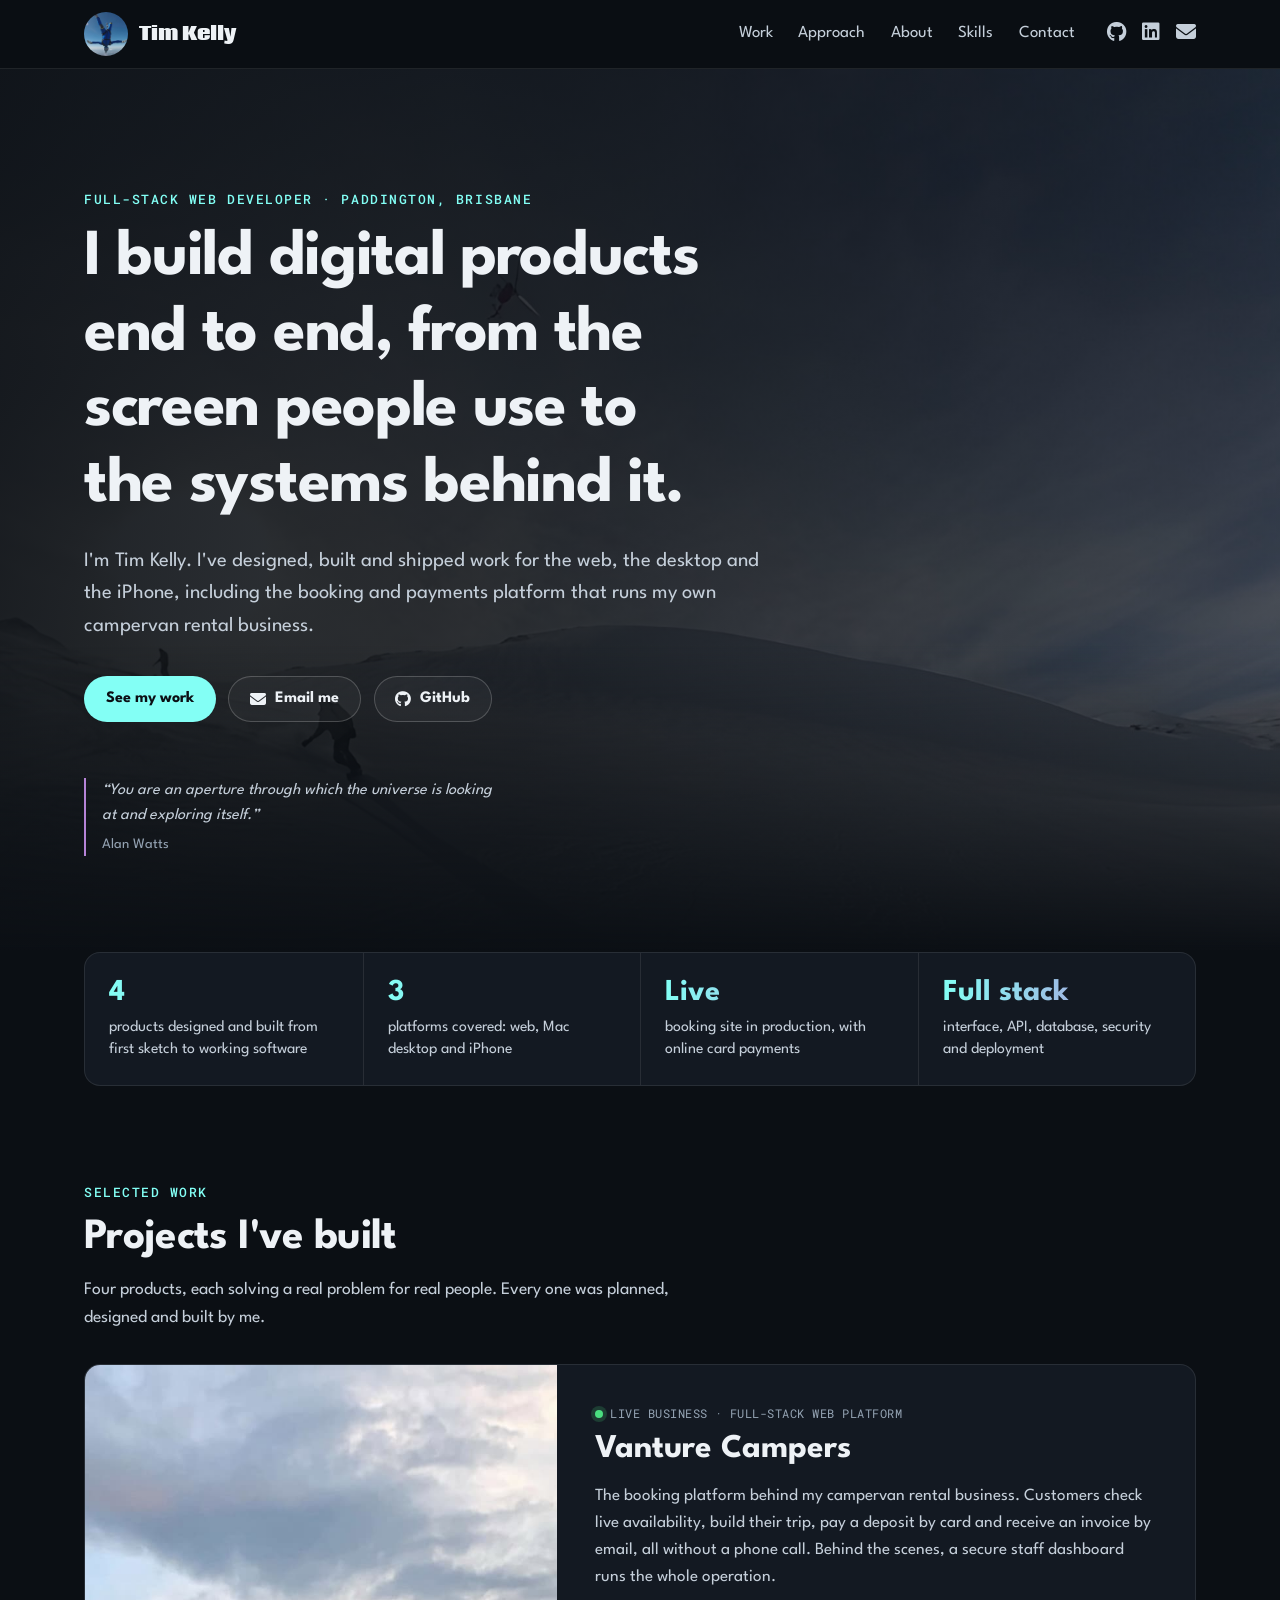
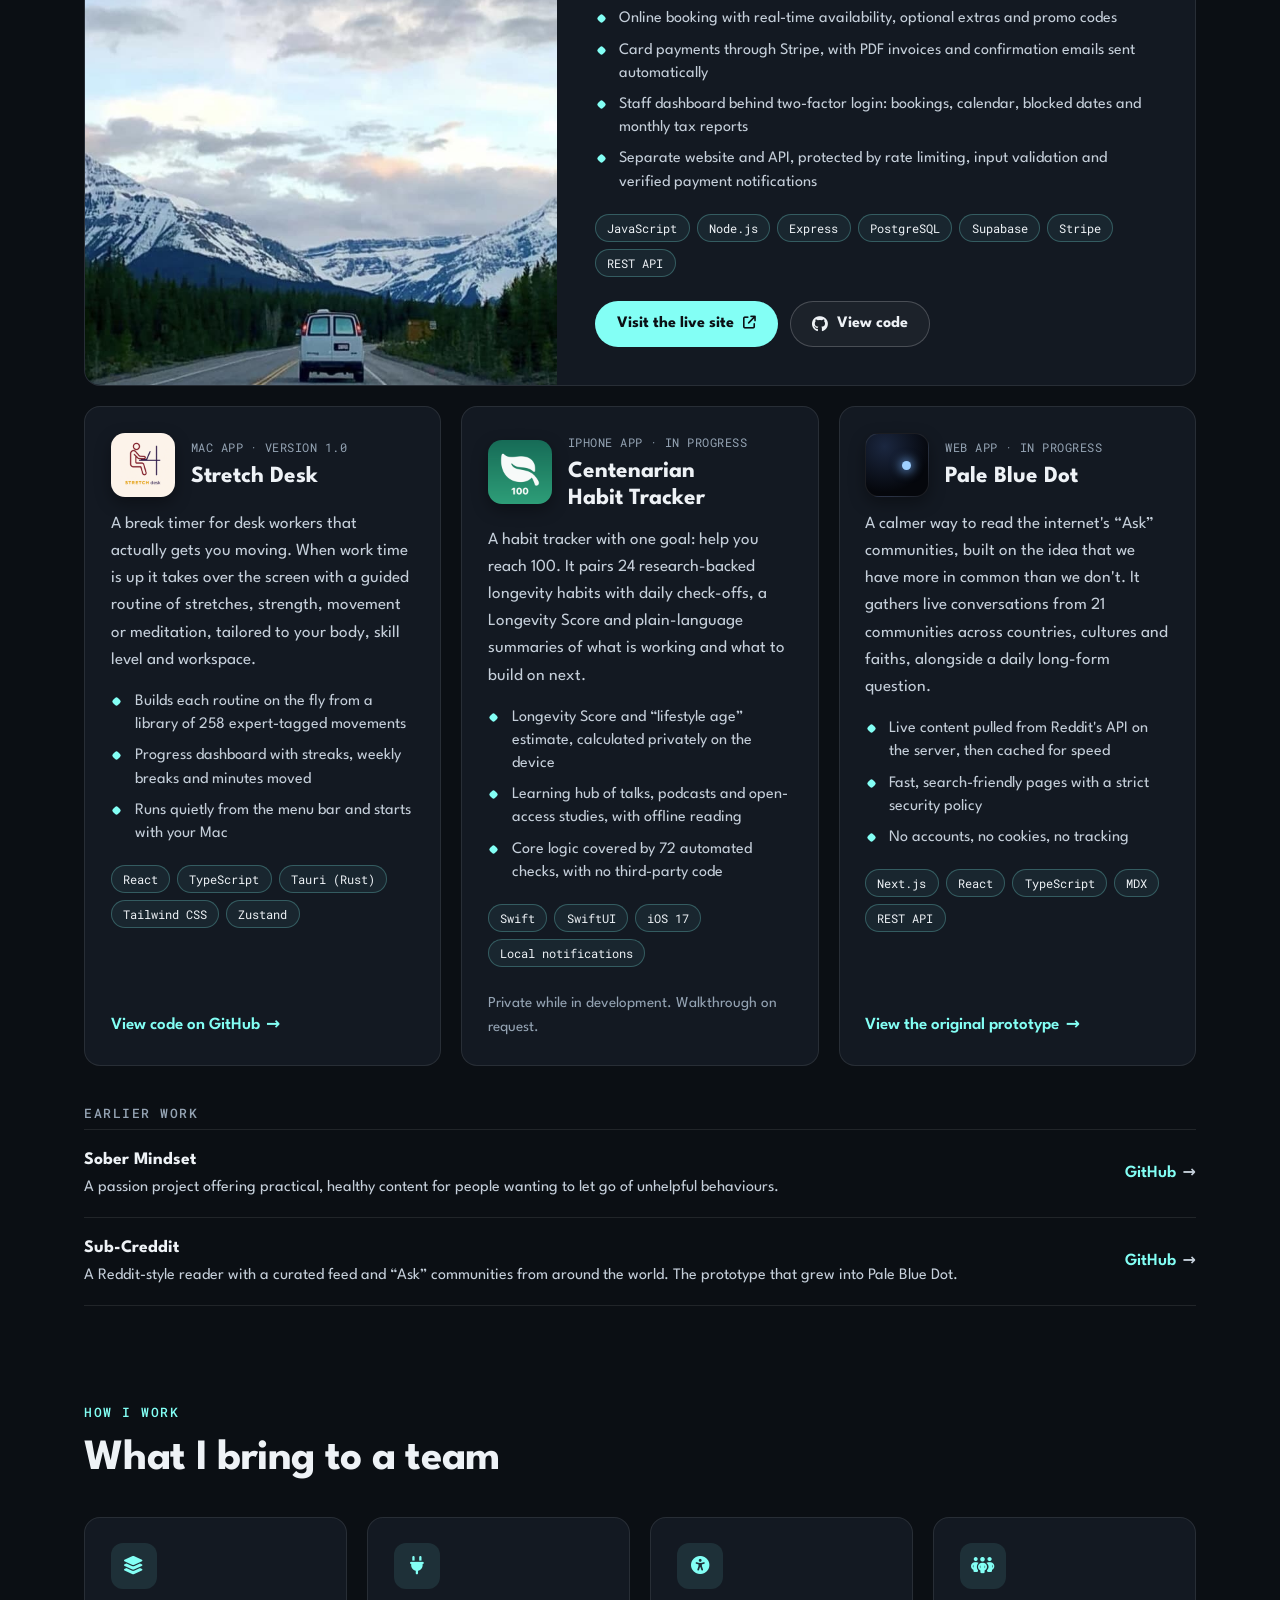
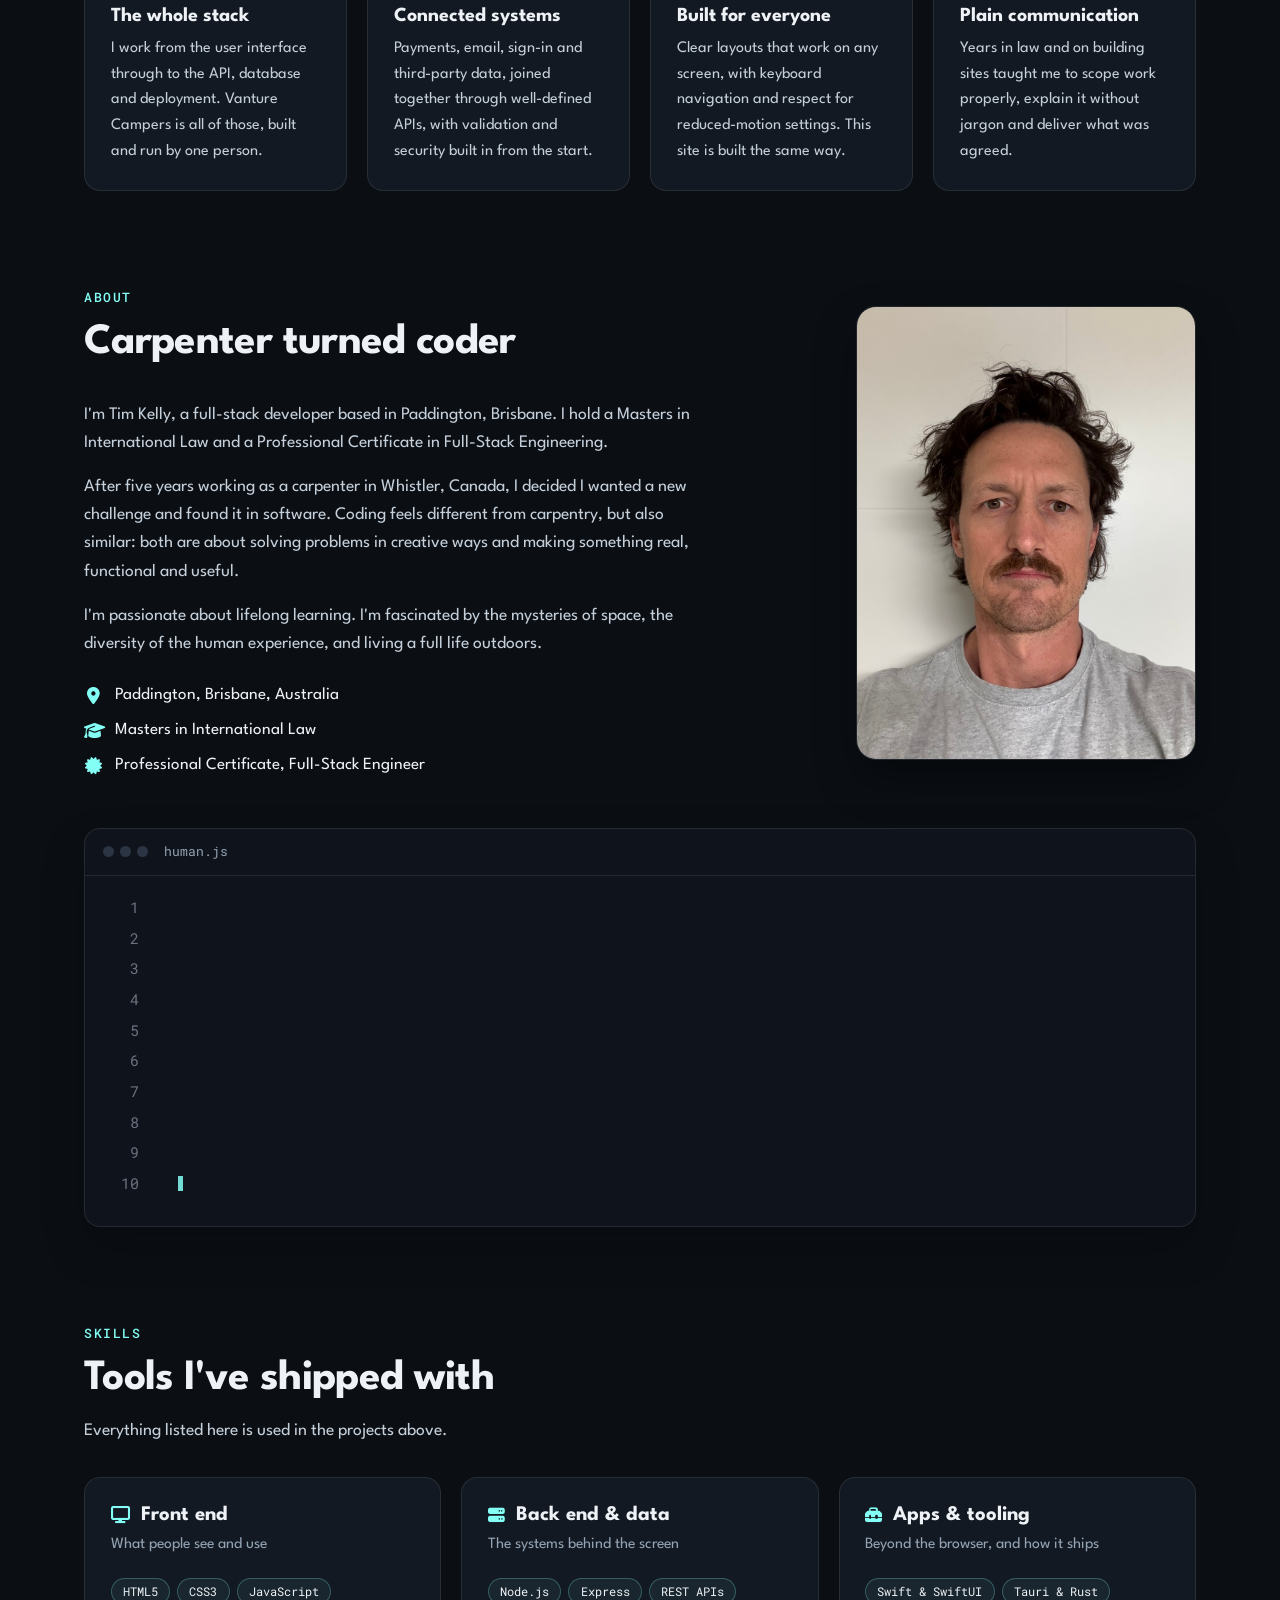
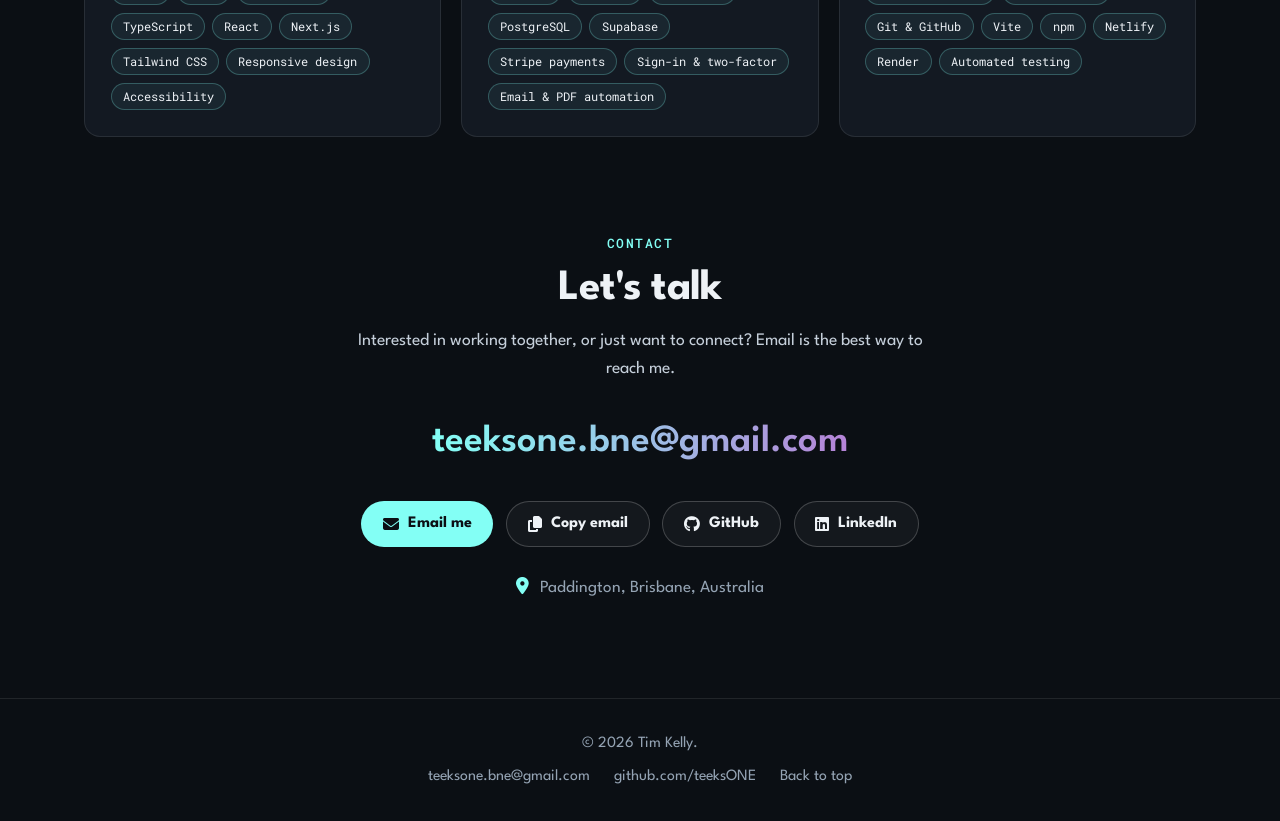
==== commit a7409e15: "Update share links for renamed repo" ====
--- a/index.html
+++ b/index.html
@@ -9,8 +9,8 @@
 
   <meta property="og:title" content="Tim Kelly | Full-Stack Web Developer" />
   <meta property="og:description" content="Full-stack web developer based in Paddington, Brisbane. Web, desktop and mobile products built end to end." />
-  <meta property="og:image" content="https://teeksone.github.io/Portfolio-Project/resources/images/head.jpg" />
-  <meta property="og:url" content="https://teeksone.github.io/Portfolio-Project/" />
+  <meta property="og:image" content="https://teeksone.github.io/portfolio-project/resources/images/head.jpg" />
+  <meta property="og:url" content="https://teeksone.github.io/portfolio-project/" />
   <meta property="og:type" content="website" />
   <meta name="twitter:card" content="summary_large_image" />
   <meta name="theme-color" content="#0b0f14" />
